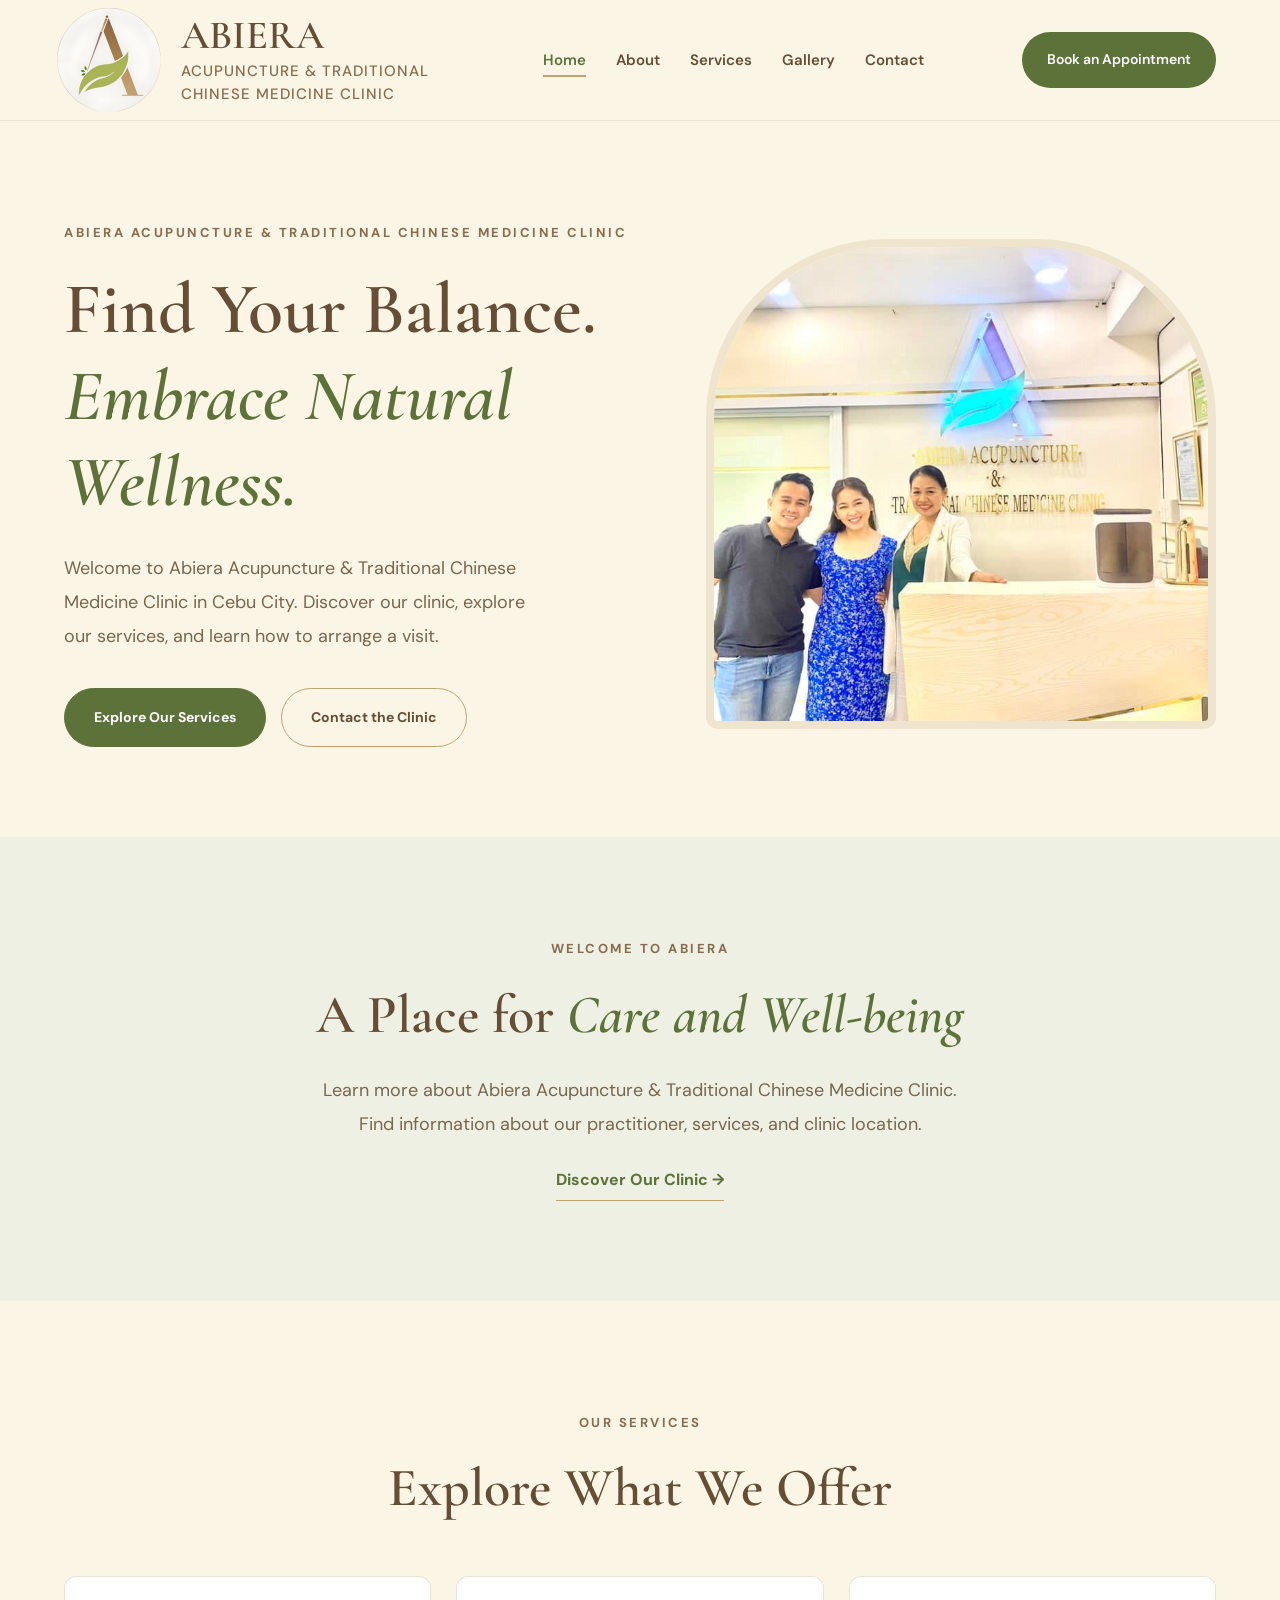
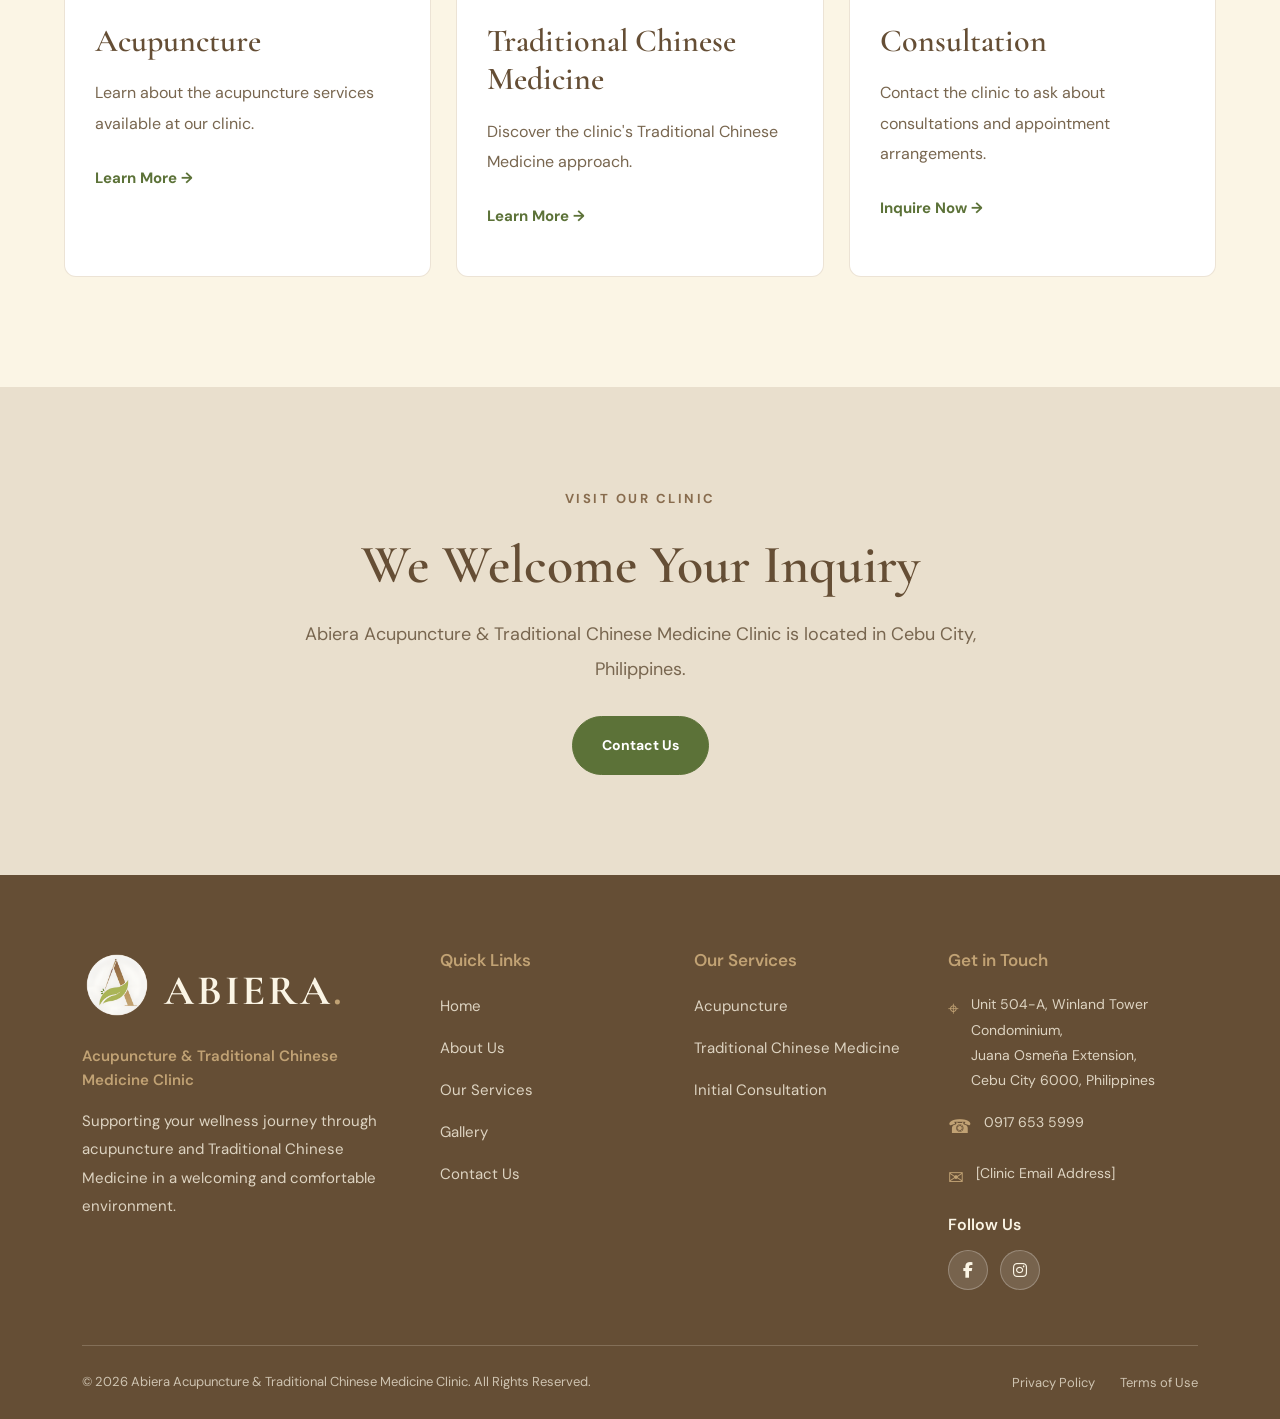
==== index.html @ f7bd1479 "Initial commit" ====
<!DOCTYPE html>
<html lang="en">

<head>
    <meta charset="UTF-8">
    <meta name="viewport" content="width=device-width, initial-scale=1.0">

    <meta name="description" content="Welcome to Abiera Acupuncture & Traditional Chinese Medicine Clinic in Cebu City.">

    <link rel="icon" type="image/png" href="assets/images/logo.png">
    <title>Abiera Acupuncture & Traditional Chinese Medicine Clinic</title>

    <link rel="stylesheet"
      href="https://cdnjs.cloudflare.com/ajax/libs/font-awesome/6.7.2/css/all.min.css">

    <!-- Google Fonts -->
    <link rel="preconnect" href="https://fonts.googleapis.com">
    <link rel="preconnect" href="https://fonts.gstatic.com" crossorigin>

    <link href="https://fonts.googleapis.com/css2?family=Cormorant+Garamond:wght@500;600;700&family=DM+Sans:wght@400;500;600;700&display=swap" rel="stylesheet">

    <!-- CSS Files -->
    <link rel="stylesheet" href="css/style.css">
    <link rel="stylesheet" href="css/responsive.css">
    <link rel="stylesheet" href="css/animations.css">
</head>

<body>

    <!-- HEADER -->
    <header class="header">

        <div class="container">

            <!-- LOGO -->
            <a href="index.html" class="logo">

                <img src="assets/images/logo.png" alt="Abiera Clinic Logo">

                <div class="logo-text">
                    <h2>ABIERA</h2>
                    <p>ACUPUNCTURE & TRADITIONAL</p>
                    <p>CHINESE MEDICINE CLINIC</p>
                </div>

            </a>

            <!-- HAMBURGER MENU -->
            <button 
                class="menu-toggle"
                id="menuToggle"
                type="button"
                aria-label="Open navigation menu"
                aria-expanded="false"
                aria-controls="primary-navigation"
            >
                <span></span>
                <span></span>
                <span></span>
            </button>

            <!-- NAVIGATION -->
            <nav class="navigation" id="primary-navigation">
                <ul>
                    <li><a href="index.html" class="active">Home</a></li>
                    <li><a href="about.html">About</a></li>
                    <li><a href="services.html">Services</a></li>
                    <li><a href="gallery.html">Gallery</a></li>
                    <li><a href="contact.html">Contact</a></li>
                </ul>
            </nav>

            <!-- APPOINTMENT BUTTON -->
            <a href="contact.html#appointment" class="nav-button">
                Book an Appointment
            </a>

        </div>

    </header>


    <!-- MAIN CONTENT -->
    <main>

        <!-- HERO SECTION -->
        <section class="hero">

            <div class="container hero-container">

                <!-- HERO TEXT -->
                <div class="hero-content">

                    <p class="eyebrow">
                        ABIERA ACUPUNCTURE & TRADITIONAL CHINESE MEDICINE CLINIC
                    </p>

                    <h1>
                        Find Your Balance.
                        <span>Embrace Natural Wellness.</span>
                    </h1>

                    <p class="hero-description">
                        Welcome to Abiera Acupuncture & Traditional Chinese
                        Medicine Clinic in Cebu City. Discover our clinic,
                        explore our services, and learn how to arrange a visit.
                    </p>

                    <div class="hero-buttons">

                        <a href="services.html" class="btn btn-primary">
                            Explore Our Services
                        </a>

                        <a href="contact.html#appointment" class="btn btn-secondary">
                            Contact the Clinic
                        </a>

                    </div>

                </div>


                <!-- HERO IMAGE -->
                <div class="hero-image">

                    <img src="assets/gallery/image 1.jpg"
                         alt="Welcoming wellness clinic interior">

                </div>

            </div>

        </section>


        <!-- INTRODUCTION SECTION -->
        <section class="introduction">

            <div class="container">

                <p class="eyebrow">WELCOME TO ABIERA</p>

                <h2>
                    A Place for
                    <span>Care and Well-being</span>
                </h2>

                <p>
                    Learn more about Abiera Acupuncture & Traditional
                    Chinese Medicine Clinic. Find information about
                    our practitioner, services, and clinic location.
                </p>

                <a href="about.html" class="text-link">
                    Discover Our Clinic →
                </a>

            </div>

        </section>


        <!-- SERVICES PREVIEW -->
        <section class="services-preview">

            <div class="container">

                <p class="eyebrow">OUR SERVICES</p>

                <h2>Explore What We Offer</h2>

                <div class="service-container">

                    <article class="service-card">
                        <h3>Acupuncture</h3>
                        <p>
                            Learn about the acupuncture services
                            available at our clinic.
                        </p>
                        <a href="services.html">Learn More →</a>
                    </article>

                    <article class="service-card">
                        <h3>Traditional Chinese Medicine</h3>
                        <p>
                            Discover the clinic's Traditional Chinese
                            Medicine approach.
                        </p>
                        <a href="services.html">Learn More →</a>
                    </article>

                    <article class="service-card">
                        <h3>Consultation</h3>
                        <p>
                            Contact the clinic to ask about consultations
                            and appointment arrangements.
                        </p>
                        <a href="contact.html#appointment">Inquire Now →</a>
                    </article>

                </div>

            </div>

        </section>


        <!-- CONTACT / LOCATION PREVIEW -->
        <section class="location-preview">

            <div class="container">

                <p class="eyebrow">VISIT OUR CLINIC</p>

                <h2>We Welcome Your Inquiry</h2>

                <p>
                    Abiera Acupuncture & Traditional Chinese Medicine
                    Clinic is located in Cebu City, Philippines.
                </p>

                <a href="contact.html" class="btn btn-primary">
                    Contact Us
                </a>

            </div>

        </section>

    </main>


    <!-- FOOTER -->
    <footer class="site-footer">

        <div class="container">

            <div class="footer-container">

                <!-- COLUMN 1: CLINIC INFORMATION -->
                <div class="footer-brand">

                    <div class="footer-brand-heading">

                        <a href="index.html" class="footer-logo">
                            <img src="assets/images/logo.png" alt="Abiera Clinic Logo">
                        </a>

                        <a href="index.html" class="footer-logo-text">
                            ABIERA<span>.</span>
                        </a>

                    </div>

                    <h3>Acupuncture & Traditional Chinese Medicine Clinic</h3>

                    <p>
                        Supporting your wellness journey through acupuncture
                        and Traditional Chinese Medicine in a welcoming
                        and comfortable environment.
                    </p>

                </div>


                <!-- COLUMN 2: QUICK LINKS -->
                <div class="footer-column">

                    <h3>Quick Links</h3>

                    <ul>
                        <li><a href="index.html">Home</a></li>
                        <li><a href="about.html">About Us</a></li>
                        <li><a href="services.html">Our Services</a></li>
                        <li><a href="gallery.html">Gallery</a></li>
                        <li><a href="contact.html">Contact Us</a></li>
                    </ul>

                </div>


                <!-- COLUMN 3: OUR SERVICES -->
                <div class="footer-column">

                    <h3>Our Services</h3>

                    <ul>
                        <li><a href="services.html">Acupuncture</a></li>
                        <li><a href="services.html">Traditional Chinese Medicine</a></li>
                        <li><a href="services.html">Initial Consultation</a></li>
                    </ul>

                </div>


                <!-- COLUMN 4: CONTACT INFORMATION -->
                <div class="footer-column footer-contact">

                    <h3>Get in Touch</h3>

                    <div class="footer-contact-item">

                        <span class="footer-contact-icon">⌖</span>

                        <p>
                            Unit 504-A, Winland Tower Condominium,<br> 
                            Juana Osmeña Extension,<br> 
                            Cebu City 6000, Philippines
                        </p>

                    </div>


                    <div class="footer-contact-item">

                        <span class="footer-contact-icon">☎</span>

                        <p>0917 653 5999</p>

                    </div>


                    <div class="footer-contact-item">

                        <span class="footer-contact-icon">✉</span>

                        <p>[Clinic Email Address]</p>

                    </div>


                    <div class="footer-social">
                        <h3>Follow Us</h3>

                        <div class="social-icons">
                            <a href="https://www.facebook.com/abieraacupuncture"
                            target="_blank"
                            rel="noopener noreferrer"
                            aria-label="Facebook">
                                <i class="fa-brands fa-facebook-f"></i>
                            </a>

                            <a href="YOUR_INSTAGRAM_URL"
                            target="_blank"
                            rel="noopener noreferrer"
                            aria-label="Instagram">
                                <i class="fa-brands fa-instagram"></i>
                            </a>
                        </div>
                    </div>

                </div>

            </div>


            <!-- FOOTER BOTTOM -->
            <div class="footer-bottom">

                <p class="copyright">
                    &copy; <span class="current-year"></span>
                    Abiera Acupuncture & Traditional Chinese Medicine Clinic.
                    All Rights Reserved.
                </p>

                <div class="footer-legal">

                    <a href="privacy-policy.html">Privacy Policy</a>

                    <a href="terms.html">Terms of Use</a>

                </div>

            </div>

        </div>

    </footer>

    <!-- JAVASCRIPT -->
    <script src="js/main.js"></script>
    <script src="js/navigation.js"></script>

</body>
</html>
---- css/style.css ----
/* =========================================
   ABIERA ACUPUNCTURE & TCM CLINIC
   MAIN STYLESHEET
========================================= */


/* =========================================
   1. ROOT VARIABLES
========================================= */

:root {
    --gold: #C1A274;
    --brown-gold: #886C4E;
    --sage: #9DB668;
    --olive: #5C7238;
    --bronze: #654E35;
    --cream: #FBF5E5;
    --white: #FFFFFF;
    --light-sage: #EDF0E3;
    --light-brown: #E9DFCD;

    --heading-font: 'Cormorant Garamond', serif;
    --body-font: 'DM Sans', sans-serif;

    --container-width: 1200px;
}


/* =========================================
   2. RESET AND GENERAL STYLES
========================================= */

* {
    margin: 0;
    padding: 0;
    box-sizing: border-box;
}

html {
    scroll-behavior: smooth;
}

body {
    font-family: var(--body-font);
    background-color: var(--cream);
    color: var(--bronze);
    line-height: 1.7;
}

a {
    text-decoration: none;
    color: inherit;
}

img {
    display: block;
    max-width: 100%;
}

ul {
    list-style: none;
}

.container {
    width: 90%;
    max-width: var(--container-width);
    margin: 0 auto;
}

section {
    overflow: hidden;
}

h1,
h2,
h3 {
    font-family: var(--heading-font);
    font-weight: 600;
    line-height: 1.15;
}

h1 {
    font-size: 68px;
}

h2 {
    font-size: 48px;
}

h3 {
    font-size: 27px;
}

h1 span,
h2 span,
h1 em,
h2 em {
    color: var(--olive);
    font-style: italic;
}

p {
    font-size: 15px;
}


/* =========================================
   3. HEADER
========================================= */

.header {
    width: 100%;
    background-color: var(--cream);
    border-bottom: 1px solid rgba(101, 78, 53, 0.12);
    position: relative;
    z-index: 100;
}

.header .container {
    min-height: 90px;
    display: flex;
    align-items: center;
    justify-content: space-between;
    gap: 30px;
}

/* =========================================
   HEADER BRANDING
========================================= */

.logo {
    display: flex;
    align-items: center;
    gap: 12px;
    text-decoration: none;
    transform: translateX(-15px);
}

.logo img {
    width: 120px;
    height: 120px;
    object-fit: contain;
}

.logo-text {
    display: flex;
    flex-direction: column;
    gap: 2px;
}

.logo-text h2 {
    font-family: 'Cormorant Garamond', serif;
    font-size: 40px;
    font-weight: 600;
    color: var(--bronze);
    line-height: 1;
    margin: 0 0 4px;
}

.logo-text p {
    font-family: 'DM Sans', sans-serif;
    font-size: 15px;
    font-weight: 500;
    letter-spacing: 1px;
    color: var(--brown-gold);
    line-height: 1.4;
    margin: 0;
}

/* NAVIGATION */

.navigation ul {
    display: flex;
    align-items: center;
    gap: 30px;
}

.navigation a {
    font-size: 13px;
    font-weight: 600;
    color: var(--bronze);
    position: relative;
    transition: color 0.3s ease;
}

.navigation a:hover,
.navigation a.active {
    color: var(--olive);
}

.navigation a::after {
    content: "";
    position: absolute;
    width: 0;
    height: 2px;
    background-color: var(--gold);
    left: 0;
    bottom: -7px;
    transition: width 0.3s ease;
}

.navigation a:hover::after,
.navigation a.active::after {
    width: 100%;
}


/* HEADER APPOINTMENT BUTTON */

.nav-button {
    background-color: var(--olive);
    color: var(--white);
    padding: 13px 23px;
    border-radius: 30px;
    font-size: 12px;
    font-weight: 600;
    transition: all 0.3s ease;
    white-space: nowrap;
}

.nav-button:hover {
    background-color: var(--brown-gold);
    transform: translateY(-2px);
}


/* =========================================
   4. HERO SECTION
========================================= */

.hero {
    padding: 100px 0 90px;
    background-color: var(--cream);
}

.hero-container {
    display: grid;
    grid-template-columns: 1fr 0.9fr;
    align-items: center;
    gap: 75px;
}


/* HERO TEXT */

.hero-content {
    max-width: 590px;
}

.eyebrow {
    color: var(--brown-gold);
    font-size: 11px;
    font-weight: 700;
    letter-spacing: 3px;
    text-transform: uppercase;
    margin-bottom: 22px;
}

.hero-content h1 {
    margin-bottom: 25px;
}

.hero-description {
    max-width: 490px;
    color: #78664F;
    font-size: 15px;
    line-height: 1.9;
    margin-bottom: 35px;
}


/* HERO BUTTONS */

.hero-buttons {
    display: flex;
    align-items: center;
    flex-wrap: wrap;
    gap: 15px;
}

.btn {
    display: inline-flex;
    align-items: center;
    justify-content: center;
    padding: 15px 27px;
    border-radius: 30px;
    font-size: 12px;
    font-weight: 700;
    transition: all 0.3s ease;
}

.btn-primary {
    background-color: var(--olive);
    color: var(--white);
    border: 1px solid var(--olive);
}

.btn-primary:hover {
    background-color: var(--brown-gold);
    border-color: var(--brown-gold);
    transform: translateY(-3px);
}

.btn-secondary {
    background-color: transparent;
    color: var(--bronze);
    border: 1px solid var(--gold);
}

.btn-secondary:hover {
    background-color: var(--gold);
    color: var(--white);
    transform: translateY(-3px);
}


/* HERO IMAGE */

.hero-image {
    width: 100%;
    height: 490px;
    overflow: hidden;
    border-radius: 180px 180px 12px 12px;
    border: 8px solid rgba(193, 162, 116, 0.2);
}

.hero-image img {
    width: 100%;
    height: 100%;
    object-fit: cover;
    transition: transform 0.6s ease;
}

.hero-image:hover img {
    transform: scale(1.04);
}


/* =========================================
   5. INTRODUCTION SECTION
========================================= */

.introduction {
    background-color: var(--light-sage);
    padding: 100px 0;
    text-align: center;
}

.introduction .container {
    max-width: 800px;
}

.introduction h2 {
    margin-bottom: 25px;
}

.introduction p:not(.eyebrow) {
    max-width: 650px;
    margin: 0 auto 25px;
    color: #78664F;
    line-height: 1.9;
}

.text-link {
    display: inline-block;
    color: var(--olive);
    font-size: 13px;
    font-weight: 700;
    border-bottom: 1px solid var(--gold);
    padding-bottom: 5px;
    transition: all 0.3s ease;
}

.text-link:hover {
    color: var(--brown-gold);
    border-color: var(--brown-gold);
}


/* =========================================
   6. SERVICES PREVIEW
========================================= */

.services-preview {
    padding: 110px 0;
    background-color: var(--cream);
    text-align: center;
}

.services-preview h2 {
    margin-bottom: 55px;
}

.service-container {
    display: grid;
    grid-template-columns: repeat(3, 1fr);
    gap: 25px;
}


/* SERVICE CARDS */

.service-card {
    background-color: var(--white);
    border: 1px solid rgba(193, 162, 116, 0.3);
    border-radius: 12px;
    padding: 45px 30px;
    text-align: left;
    transition: all 0.3s ease;
}

.service-card:hover {
    transform: translateY(-8px);
    box-shadow: 0 15px 35px rgba(101, 78, 53, 0.08);
    border-color: var(--sage);
}

.service-card h3 {
    color: var(--bronze);
    margin-bottom: 18px;
}

.service-card p {
    color: #78664F;
    font-size: 14px;
    line-height: 1.9;
    margin-bottom: 25px;
}

.service-card a {
    color: var(--olive);
    font-size: 12px;
    font-weight: 700;
    transition: color 0.3s ease;
}

.service-card a:hover {
    color: var(--brown-gold);
}


/* =========================================
   7. LOCATION PREVIEW
========================================= */

.location-preview {
    padding: 100px 0;
    background-color: var(--light-brown);
    text-align: center;
}

.location-preview .container {
    max-width: 750px;
}

.location-preview h2 {
    margin-bottom: 20px;
}

.location-preview p:not(.eyebrow) {
    color: #78664F;
    margin-bottom: 30px;
    line-height: 1.9;
}



/* =========================================
   WEBSITE FOOTER
========================================= */

.site-footer {
    background: var(--bronze);
    color: var(--cream);
    padding: 75px 20px 0;
}


/* FOOTER CONTAINER */

.footer-container {
    display: grid;
    grid-template-columns: 1.5fr 1fr 1fr 1.2fr;
    gap: 45px;
    padding-bottom: 55px;
}


/* CLINIC BRAND */

.footer-brand {
    max-width: 300px;
}

/* FOOTER LOGO AND BRAND NAME */

.footer-brand-heading {
    display: flex;
    align-items: center;
    gap: 12px;
    margin-bottom: 12px;
}

.footer-logo {
    display: flex;
    align-items: center;
    justify-content: center;
    flex-shrink: 0;
}

.footer-logo img {
    display: block;
    width: 70px;
    height: 70px;
    object-fit: contain;
}

.footer-logo-text {
    color: var(--cream);
    font-family: "Cormorant Garamond", serif;
    font-size: 42px;
    font-weight: 700;
    letter-spacing: 3px;
    line-height: 1;
    text-decoration: none;
}

.footer-logo-text span {
    color: var(--gold);
}

.footer-logo {
    display: inline-block;
    margin-bottom: 12px;
    color: var(--cream);
    font-family: "Cormorant Garamond", serif;
    font-size: 42px;
    font-weight: 700;
    letter-spacing: 3px;
    text-decoration: none;
}

.footer-logo span {
    color: var(--gold);
}

.footer-brand h3 {
    margin-bottom: 15px;
    color: var(--gold);
    font-family: "DM Sans", sans-serif;
    font-size: 15px;
    font-weight: 600;
    line-height: 1.6;
}

.footer-brand p {
    color: rgba(251, 245, 229, 0.8);
    font-size: 15px;
    line-height: 1.9;
}


/* FOOTER COLUMNS */

.footer-column h3 {
    margin-bottom: 22px;
    color: var(--gold);
    font-family: "DM Sans", sans-serif;
    font-size: 17px;
    font-weight: 600;
}

.footer-column ul {
    display: flex;
    flex-direction: column;
    gap: 13px;
    list-style: none;
    padding: 0;
    margin: 0;
}

.footer-column ul li a {
    color: rgba(251, 245, 229, 0.8);
    font-size: 15px;
    text-decoration: none;
    transition: color 0.3s ease, padding-left 0.3s ease;
}

.footer-column ul li a:hover {
    color: var(--gold);
    padding-left: 5px;
}


/* FOOTER CONTACT */

.footer-contact-item {
    display: flex;
    align-items: flex-start;
    gap: 12px;
    margin-bottom: 17px;
}

.footer-contact-icon {
    flex-shrink: 0;
    color: var(--gold);
    font-size: 19px;
}

.footer-contact-item p {
    color: rgba(251, 245, 229, 0.8);
    font-size: 14px;
    line-height: 1.8;
    overflow-wrap: anywhere;
}

.footer-social {
    margin-top: 22px;
}

.footer-social a {
    display: inline-block;
    color: var(--gold);
    font-size: 15px;
    text-decoration: none;
    transition: color 0.3s ease;
}

.footer-social a:hover {
    color: var(--cream);
}


/* FOOTER BOTTOM */

.footer-bottom {
    display: flex;
    justify-content: space-between;
    align-items: center;
    flex-wrap: wrap;
    gap: 20px;
    padding: 25px 0;
    border-top: 1px solid rgba(251, 245, 229, 0.2);
}

.footer-bottom .copyright {
    color: rgba(251, 245, 229, 0.7);
    font-size: 13px;
    line-height: 1.7;
}

.footer-legal {
    display: flex;
    gap: 25px;
}

.footer-legal a {
    color: rgba(251, 245, 229, 0.7);
    font-size: 13px;
    text-decoration: none;
    transition: color 0.3s ease;
}

.footer-legal a:hover {
    color: var(--gold);
}



/* =========================================
   9. ACCESSIBILITY
========================================= */

a:focus-visible {
    outline: 3px solid var(--brown-gold);
    outline-offset: 4px;
}

button:focus-visible {
    outline: 3px solid var(--brown-gold);
    outline-offset: 4px;
}


/* =========================================
   1. GENERAL TYPOGRAPHY
========================================= */

body {
    font-family: var(--body-font);
    background-color: var(--cream);
    color: var(--bronze);
    line-height: 1.8;
}

h1,
h2,
h3 {
    font-family: var(--heading-font);
    font-weight: 600;
    line-height: 1.2;
}

h1 {
    font-size: 72px;
}

h2 {
    font-size: 54px;
}

h3 {
    font-size: 30px;
}

p {
    font-size: 17px;
}


/* =========================================
   2. NAVIGATION
========================================= */

.navigation a {
    font-size: 15px;
    font-weight: 600;
    color: var(--bronze);
    position: relative;
    transition: color 0.3s ease;
}

.nav-button {
    background-color: var(--olive);
    color: var(--white);
    padding: 15px 25px;
    border-radius: 30px;
    font-size: 14px;
    font-weight: 600;
    transition: all 0.3s ease;
    white-space: nowrap;
}


/* =========================================
   3. HERO SECTION
========================================= */

.eyebrow {
    color: var(--brown-gold);
    font-size: 13px;
    font-weight: 700;
    letter-spacing: 2.5px;
    text-transform: uppercase;
    margin-bottom: 22px;
}

.hero-description {
    max-width: 490px;
    color: #78664F;
    font-size: 18px;
    line-height: 1.9;
    margin-bottom: 35px;
}

.btn {
    display: inline-flex;
    align-items: center;
    justify-content: center;
    padding: 16px 29px;
    border-radius: 30px;
    font-size: 14px;
    font-weight: 700;
    transition: all 0.3s ease;
}


/* =========================================
   4. INTRODUCTION SECTION
========================================= */

.introduction p:not(.eyebrow) {
    max-width: 650px;
    margin: 0 auto 25px;
    color: #78664F;
    font-size: 18px;
    line-height: 1.9;
}

.text-link {
    display: inline-block;
    color: var(--olive);
    font-size: 16px;
    font-weight: 700;
    border-bottom: 1px solid var(--gold);
    padding-bottom: 5px;
    transition: all 0.3s ease;
}


/* =========================================
   5. SERVICE CARDS
========================================= */

.service-card h3 {
    color: var(--bronze);
    margin-bottom: 18px;
    font-size: 32px;
}

.service-card p {
    color: #78664F;
    font-size: 16px;
    line-height: 1.9;
    margin-bottom: 25px;
}

.service-card a {
    color: var(--olive);
    font-size: 15px;
    font-weight: 700;
    transition: color 0.3s ease;
}


/* =========================================
   6. LOCATION SECTION
========================================= */

.location-preview p:not(.eyebrow) {
    color: #78664F;
    font-size: 18px;
    margin-bottom: 30px;
    line-height: 1.9;
}


/* =========================================
   7. FOOTER
========================================= */

.footer h2 {
    color: var(--gold);
    font-size: 44px;
    letter-spacing: 5px;
    margin-bottom: 8px;
}

.footer p {
    color: rgba(251, 245, 229, 0.85);
    font-size: 15px;
    margin-bottom: 12px;
}

.footer-links a {
    color: var(--cream);
    font-size: 15px;
    transition: color 0.3s ease;
}


/* =========================================
   ABOUT PAGE
========================================= */


/* PAGE BANNER */

.about-banner {
    background-color: var(--light-sage);
    padding: 100px 0 80px;
    text-align: center;
}

.about-banner .container {
    max-width: 850px;
}

.about-banner h1 {
    font-size: 68px;
    margin-bottom: 20px;
}

.about-banner > .container > p:not(.eyebrow) {
    max-width: 680px;
    margin: 0 auto;
    color: #78664F;
    font-size: 18px;
    line-height: 1.9;
}


/* BREADCRUMB */

.breadcrumb {
    display: flex;
    align-items: center;
    justify-content: center;
    gap: 12px;
    margin-top: 30px;
    font-size: 15px;
}

.breadcrumb a {
    color: var(--olive);
    font-weight: 600;
}

.breadcrumb span:last-child {
    color: var(--brown-gold);
}


/* ABOUT INTRODUCTION */

.about-intro {
    padding: 110px 0;
    background-color: var(--cream);
}

.about-intro-container {
    display: grid;
    grid-template-columns: 0.9fr 1fr;
    align-items: center;
    gap: 80px;
}

.about-image {
    height: 520px;
    overflow: hidden;
    border-radius: 180px 180px 12px 12px;
    border: 8px solid rgba(193, 162, 116, 0.2);
}

.about-image img {
    width: 100%;
    height: 100%;
    object-fit: cover;
}

.about-content h2 {
    margin-bottom: 25px;
}

.about-content p:not(.eyebrow) {
    color: #78664F;
    font-size: 17px;
    line-height: 1.9;
    margin-bottom: 18px;
}

.about-content .btn {
    margin-top: 15px;
}


/* PHILOSOPHY SECTION */

.clinic-philosophy {
    background-color: var(--light-sage);
    padding: 110px 0;
    text-align: center;
}

.philosophy-heading {
    max-width: 800px;
    margin: 0 auto 60px;
}

.philosophy-heading h2 {
    margin-bottom: 20px;
}

.philosophy-heading p:not(.eyebrow) {
    color: #78664F;
    font-size: 18px;
}

.philosophy-cards {
    display: grid;
    grid-template-columns: repeat(3, 1fr);
    gap: 25px;
}

.philosophy-card {
    background-color: var(--cream);
    padding: 45px 30px;
    border: 1px solid rgba(193, 162, 116, 0.3);
    border-radius: 12px;
    text-align: left;
    transition: all 0.3s ease;
}

.philosophy-card:hover {
    transform: translateY(-8px);
    box-shadow: 0 15px 35px rgba(101, 78, 53, 0.08);
}

.philosophy-icon {
    width: 55px;
    height: 55px;
    background-color: var(--light-brown);
    color: var(--brown-gold);
    display: flex;
    align-items: center;
    justify-content: center;
    border-radius: 50%;
    font-family: var(--heading-font);
    font-size: 23px;
    font-weight: 700;
    margin-bottom: 25px;
}

.philosophy-card h3 {
    margin-bottom: 18px;
}

.philosophy-card p {
    color: #78664F;
    font-size: 16px;
    line-height: 1.9;
}


/* PRACTITIONER SECTION */

.practitioner-section {
    padding: 110px 0;
    background-color: var(--cream);
}

.practitioner-container {
    display: grid;
    grid-template-columns: 0.85fr 1fr;
    align-items: center;
    gap: 80px;
}

.practitioner-image {
    height: 500px;
    overflow: hidden;
    border-radius: 12px 180px 12px 12px;
    border: 8px solid rgba(193, 162, 116, 0.2);
}

.practitioner-image img {
    width: 100%;
    height: 100%;
    object-fit: cover;
}

.practitioner-content h2 {
    margin-bottom: 25px;
}

.practitioner-content p:not(.eyebrow) {
    color: #78664F;
    font-size: 17px;
    line-height: 1.9;
    margin-bottom: 20px;
}


/* CLINIC ENVIRONMENT */

.clinic-environment {
    padding: 110px 0;
    background-color: var(--light-brown);
}

.environment-container {
    display: grid;
    grid-template-columns: 1fr 1fr;
    align-items: center;
    gap: 80px;
}

.environment-content h2 {
    margin-bottom: 25px;
}

.environment-content p:not(.eyebrow) {
    color: #78664F;
    font-size: 17px;
    line-height: 1.9;
    margin-bottom: 25px;
}

.environment-image {
    height: 430px;
    overflow: hidden;
    border-radius: 12px;
}

.environment-image img {
    width: 100%;
    height: 100%;
    object-fit: cover;
    transition: transform 0.5s ease;
}

.environment-image:hover img {
    transform: scale(1.04);
}


/* ABOUT CALL TO ACTION */

.about-cta {
    background-color: var(--light-sage);
    padding: 100px 0;
    text-align: center;
}

.about-cta .container {
    max-width: 800px;
}

.about-cta h2 {
    margin-bottom: 25px;
}

.about-cta p:not(.eyebrow) {
    color: #78664F;
    font-size: 18px;
    line-height: 1.9;
    margin-bottom: 30px;
}


/* =========================================
   SERVICES PAGE
========================================= */


/* SERVICES BANNER */

.services-banner {
    background-color: var(--light-sage);
    padding: 100px 0 80px;
    text-align: center;
}

.services-banner .container {
    max-width: 850px;
}

.services-banner h1 {
    font-size: 68px;
    margin-bottom: 20px;
}

.services-banner > .container > p:not(.eyebrow) {
    max-width: 700px;
    margin: 0 auto;
    color: #78664F;
    font-size: 18px;
    line-height: 1.9;
}


/* SERVICES INTRODUCTION */

.services-intro {
    padding: 100px 0 70px;
    background-color: var(--cream);
    text-align: center;
}

.services-intro .container {
    max-width: 850px;
}

.services-intro h2 {
    margin-bottom: 25px;
}

.services-intro p:not(.eyebrow) {
    color: #78664F;
    font-size: 18px;
    line-height: 1.9;
}


/* MAIN SERVICES */

.main-services {
    padding: 40px 0 110px;
    background-color: var(--cream);
}

.services-grid {
    display: grid;
    grid-template-columns: repeat(2, 1fr);
    gap: 35px;
}

.service-item {
    background-color: var(--white);
    border: 1px solid rgba(193, 162, 116, 0.3);
    border-radius: 14px;
    overflow: hidden;
    transition: all 0.3s ease;
}

.service-item:hover {
    transform: translateY(-7px);
    box-shadow: 0 15px 35px rgba(101, 78, 53, 0.09);
    border-color: var(--sage);
}

.service-image {
    width: 100%;
    height: 300px;
    overflow: hidden;
}

.service-image img {
    width: 100%;
    height: 100%;
    object-fit: cover;
    transition: transform 0.5s ease;
}

.service-item:hover .service-image img {
    transform: scale(1.05);
}


/* SERVICE DETAILS */

.service-details {
    padding: 35px;
}

.service-number {
    display: inline-block;
    color: var(--brown-gold);
    font-family: var(--heading-font);
    font-size: 22px;
    font-weight: 700;
    margin-bottom: 12px;
}

.service-details h3 {
    color: var(--bronze);
    font-size: 34px;
    margin-bottom: 18px;
}

.service-details p {
    color: #78664F;
    font-size: 16px;
    line-height: 1.9;
    margin-bottom: 25px;
}

.service-link {
    display: inline-block;
    color: var(--olive);
    font-size: 15px;
    font-weight: 700;
    transition: color 0.3s ease;
}

.service-link:hover {
    color: var(--brown-gold);
}


/* BEFORE YOUR VISIT */

.before-visit {
    background-color: var(--light-sage);
    padding: 110px 0;
}

.before-visit-container {
    display: grid;
    grid-template-columns: 1fr 1fr;
    align-items: center;
    gap: 80px;
}

.before-visit-content h2 {
    margin-bottom: 25px;
}

.before-visit-content p:not(.eyebrow) {
    color: #78664F;
    font-size: 17px;
    line-height: 1.9;
    margin-bottom: 30px;
}


/* VISIT STEPS */

.visit-list {
    display: flex;
    flex-direction: column;
    gap: 30px;
}

.visit-item {
    display: flex;
    align-items: flex-start;
    gap: 22px;
    padding-bottom: 25px;
    border-bottom: 1px solid rgba(101, 78, 53, 0.15);
}

.visit-item > span {
    flex-shrink: 0;
    width: 50px;
    height: 50px;
    display: flex;
    align-items: center;
    justify-content: center;
    background-color: var(--cream);
    color: var(--brown-gold);
    border-radius: 50%;
    font-family: var(--heading-font);
    font-size: 22px;
    font-weight: 700;
}

.visit-item h3 {
    font-size: 27px;
    margin-bottom: 10px;
}

.visit-item p {
    color: #78664F;
    font-size: 15px;
    line-height: 1.8;
}


/* SERVICE NOTE */

.service-note {
    padding: 65px 0;
    background-color: var(--light-brown);
    text-align: center;
}

.service-note .container {
    max-width: 850px;
}

.service-note h2 {
    font-size: 38px;
    margin-bottom: 20px;
}

.service-note p {
    color: #78664F;
    font-size: 15px;
    line-height: 1.9;
    margin-bottom: 15px;
}


/* SERVICES CALL TO ACTION */

.services-cta {
    background-color: var(--cream);
    padding: 100px 0;
    text-align: center;
}

.services-cta .container {
    max-width: 800px;
}

.services-cta h2 {
    margin-bottom: 25px;
}

.services-cta p:not(.eyebrow) {
    color: #78664F;
    font-size: 18px;
    line-height: 1.9;
    margin-bottom: 30px;
}



/* =========================================
   GALLERY PAGE
========================================= */

/* PAGE BANNER */

.gallery-banner {
    text-align: center;
    padding: 100px 20px 85px;
}

.gallery-banner .container {
    max-width: 850px;
    margin: 0 auto;
}



/* GALLERY SECTION */

.gallery-section {
    background: var(--light-sage);
    padding: 85px 20px 90px;
}


/* GALLERY HEADER */

.gallery-intro {
    max-width: 780px;
    margin: 0 auto 45px;
    text-align: center;
}

.gallery-intro .eyebrow {
    display: inline-block;
    margin-bottom: 15px;
}

.gallery-intro h2 {
    max-width: 720px;
    margin: 0 auto 20px;
}

.gallery-intro p {
    max-width: 680px;
    margin: 0 auto;
    line-height: 1.8;
    color: var(--bronze);
}

/* GALLERY FILTERS */

.gallery-filters {
    display: flex;
    justify-content: center;
    align-items: center;
    flex-wrap: wrap;
    gap: 12px;
    margin: 0 auto 40px;
}

.gallery-filter {
    padding: 12px 24px;
    border: 1px solid var(--gold);
    border-radius: 30px;
    background: transparent;
    color: var(--bronze);
    font-family: inherit;
    font-size: 15px;
    cursor: pointer;
    transition: all 0.3s ease;
}

.gallery-filter:hover,
.gallery-filter.active {
    background: var(--olive);
    border-color: var(--olive);
    color: var(--white);
}


/* GALLERY GRID */

.gallery-grid {
    display: grid;
    grid-template-columns: repeat(3, minmax(0, 1fr));
    gap: 25px;
    max-width: 1200px;
    margin: 0 auto;
}

.gallery-item {
    position: relative;
    height: 300px;
    overflow: hidden;
    border-radius: 12px;
    background: var(--light-brown);
    cursor: pointer;
}

.gallery-item img {
    display: block;
    width: 100%;
    height: 100%;
    object-fit: cover;
    transition: transform 0.5s ease;
}

.gallery-item:hover img {
    transform: scale(1.06);
}


/* GALLERY OVERLAY */

.gallery-overlay {
    position: absolute;
    inset: 0;
    display: flex;
    align-items: flex-end;
    padding: 22px;
    background: linear-gradient(
        to top,
        rgba(40, 35, 25, 0.75),
        transparent 65%
    );
    opacity: 0;
    transition: opacity 0.3s ease;
}

.gallery-item:hover .gallery-overlay {
    opacity: 1;
}

.gallery-overlay span {
    color: var(--white);
    font-size: 17px;
    font-weight: 600;
}


/* GALLERY LIGHTBOX */

.gallery-lightbox {
    position: fixed;
    inset: 0;
    z-index: 2000;
    display: none;
    align-items: center;
    justify-content: center;
    padding: 50px 90px;
    background: rgba(20, 20, 15, 0.94);
}

.gallery-lightbox.active {
    display: flex;
}

.lightbox-content {
    width: 100%;
    max-width: 950px;
    text-align: center;
}

.lightbox-content img {
    display: block;
    max-width: 100%;
    max-height: 75vh;
    margin: 0 auto;
    object-fit: contain;
    border-radius: 8px;
}

.lightbox-content p {
    margin: 18px 0 0;
    color: var(--white);
    font-size: 17px;
}

.lightbox-close,
.lightbox-prev,
.lightbox-next {
    position: absolute;
    display: flex;
    align-items: center;
    justify-content: center;
    border: none;
    background: transparent;
    color: var(--white);
    cursor: pointer;
    transition: color 0.3s ease;
}

.lightbox-close:hover,
.lightbox-prev:hover,
.lightbox-next:hover {
    color: var(--gold);
}

.lightbox-close {
    top: 25px;
    right: 35px;
    font-size: 45px;
}

.lightbox-prev,
.lightbox-next {
    top: 50%;
    transform: translateY(-50%);
    font-size: 35px;
}

.lightbox-prev {
    left: 30px;
}

.lightbox-next {
    right: 30px;
}


/* GALLERY CALL TO ACTION */

.gallery-cta {
    text-align: center;
    padding: 85px 20px;
}

.gallery-cta .container {
    max-width: 750px;
    margin: 0 auto;
}

.gallery-cta .eyebrow {
    display: inline-block;
    margin-bottom: 12px;
}

.gallery-cta h2 {
    margin: 0 auto 18px;
}

.gallery-cta p {
    max-width: 650px;
    margin: 0 auto 30px;
    line-height: 1.8;
    color: var(--bronze);
}


/* =========================================
   CONTACT PAGE
========================================= */


/* CONTACT BANNER */

.contact-banner {
    text-align: center;
    padding: 100px 20px 85px;
}

.contact-banner .container {
    max-width: 850px;
    margin: 0 auto;
}


/* CONTACT SECTION */

.contact-section {
    padding: 85px 20px 100px;
    background: var(--cream);
}

.contact-intro {
    max-width: 780px;
    margin: 0 auto 60px;
    text-align: center;
}

.contact-intro .eyebrow {
    display: inline-block;
    margin-bottom: 15px;
}

.contact-intro h2 {
    margin: 0 0 20px;
}

.contact-intro p {
    max-width: 680px;
    margin: 0 auto;
    color: var(--bronze);
    line-height: 1.8;
}


/* CONTACT LAYOUT */

.contact-layout {
    display: grid;
    grid-template-columns: 0.85fr 1.15fr;
    gap: 60px;
    max-width: 1150px;
    margin: 0 auto;
    align-items: start;
}


/* CONTACT INFORMATION */

.contact-info {
    padding: 40px;
    background: var(--light-sage);
    border-radius: 12px;
}

.contact-info-heading {
    margin-bottom: 35px;
}

.contact-info-heading h3 {
    margin-bottom: 12px;
}

.contact-info-heading p {
    color: var(--bronze);
    line-height: 1.7;
}


.contact-info-item {
    display: flex;
    align-items: flex-start;
    gap: 18px;
    margin-bottom: 28px;
}

.contact-icon {
    flex-shrink: 0;
    width: 45px;
    height: 45px;
    display: flex;
    align-items: center;
    justify-content: center;
    border-radius: 50%;
    background: var(--olive);
    color: var(--white);
    font-size: 22px;
}

.contact-info-item h4 {
    margin-bottom: 7px;
    color: var(--bronze);
    font-size: 18px;
}

.contact-info-item p {
    color: var(--bronze);
    font-size: 15px;
    line-height: 1.8;
    overflow-wrap: anywhere;
}


/* SOCIAL MEDIA SECTION */

.contact-social {
    margin-top: 35px;
    padding-top: 35px;
    border-top: 1px solid #D8D3C5;
}

.contact-social h4 {
    font-family: 'DM Sans', sans-serif;
    font-size: 23px;
    font-weight: 700;
    color: var(--bronze);
    margin-bottom: 22px;
}

.social-links {
    display: flex;
    align-items: center;
    gap: 25px;
    flex-wrap: wrap;
}

.social-link {
    display: inline-flex;
    align-items: center;
    gap: 12px;
    text-decoration: none;
    color: var(--olive);
    font-size: 16px;
    font-weight: 500;
    transition: 0.3s ease;
}

.social-icon {
    width: 55px;
    height: 55px;
    border-radius: 50%;
    background-color: var(--olive);
    display: flex;
    align-items: center;
    justify-content: center;
    color: var(--white);
    font-size: 21px;
    transition: 0.3s ease;
}

.social-link:hover {
    color: var(--brown-gold);
}

.social-link:hover .social-icon {
    background-color: var(--brown-gold);
    transform: translateY(-3px);
}


/* CONTACT FORM CONTAINER */

.contact-form-container {
    padding: 40px;
    background: var(--white);
    border: 1px solid rgba(193, 162, 116, 0.25);
    border-radius: 12px;
    box-shadow: 0 10px 35px rgba(101, 78, 53, 0.06);
}

.contact-form-heading {
    margin-bottom: 30px;
}

.contact-form-heading .eyebrow {
    display: inline-block;
    margin-bottom: 12px;
}

.contact-form-heading h3 {
    margin-bottom: 12px;
}

.contact-form-heading p {
    color: var(--bronze);
    line-height: 1.7;
}


/* FORM FIELDS */

.contact-form {
    display: flex;
    flex-direction: column;
    gap: 22px;
}

.form-row {
    display: grid;
    grid-template-columns: repeat(2, minmax(0, 1fr));
    gap: 20px;
}

.form-group {
    display: flex;
    flex-direction: column;
    gap: 9px;
}

.form-group label {
    color: var(--bronze);
    font-size: 15px;
    font-weight: 600;
}

.form-group input,
.form-group select,
.form-group textarea {
    width: 100%;
    padding: 14px 16px;
    border: 1px solid #D8CCB8;
    border-radius: 7px;
    outline: none;
    background: var(--cream);
    color: var(--bronze);
    font-family: inherit;
    font-size: 15px;
    transition: border-color 0.3s ease, box-shadow 0.3s ease;
}

.form-group input,
.form-group select {
    min-height: 50px;
}

.form-group textarea {
    min-height: 140px;
    resize: vertical;
}

.form-group input::placeholder,
.form-group textarea::placeholder {
    color: #A99B86;
}

.form-group input:focus,
.form-group select:focus,
.form-group textarea:focus {
    border-color: var(--olive);
    box-shadow: 0 0 0 3px rgba(92, 114, 56, 0.12);
}

.contact-submit {
    align-self: flex-start;
    border: none;
    cursor: pointer;
}

.form-note {
    margin-top: -10px;
    color: var(--bronze);
    font-size: 13px;
    line-height: 1.6;
}

.form-message {
    display: none;
    padding: 12px 15px;
    border-radius: 7px;
    font-size: 14px;
    line-height: 1.6;
}

.form-message.show {
    display: block;
}


/* MAP SECTION */

.contact-map-section {
    padding: 85px 20px;
    background: var(--light-sage);
}

.map-heading {
    max-width: 750px;
    margin: 0 auto 35px;
    text-align: center;
}

.map-heading .eyebrow {
    display: inline-block;
    margin-bottom: 12px;
}

.map-heading h2 {
    margin-bottom: 18px;
}

.map-heading p {
    color: var(--bronze);
    line-height: 1.8;
}

/* GOOGLE MAPS */

.map-container {
    width: 100%;
    height: 450px;
    overflow: hidden;
    border-radius: 12px;
    border: 1px solid var(--light-brown);
}

.map-container iframe {
    width: 100%;
    height: 100%;
    display: block;
    border: none;
}

.map-placeholder {
    width: 100%;
    height: 100%;
    display: flex;
    flex-direction: column;
    align-items: center;
    justify-content: center;
    text-align: center;
    padding: 30px;
    color: var(--bronze);
}

.map-icon {
    font-size: 45px;
    color: var(--olive);
    margin-bottom: 15px;
}

.map-placeholder h3 {
    margin-bottom: 10px;
}

.map-placeholder p {
    font-size: 15px;
}


/* CONTACT CTA */

.contact-cta {
    padding: 85px 20px;
    text-align: center;
}

.contact-cta .container {
    max-width: 750px;
    margin: 0 auto;
}

.contact-cta .eyebrow {
    display: inline-block;
    margin-bottom: 12px;
}

.contact-cta h2 {
    margin-bottom: 18px;
}

.contact-cta p {
    max-width: 650px;
    margin: 0 auto 30px;
    color: var(--bronze);
    line-height: 1.8;
}

.footer-social {
    margin-top: 20px;
}

.footer-social h3 {
    color: var(--cream);
    font-family: "DM Sans", sans-serif;
    font-size: 16px;
    margin-bottom: 15px;
}

.social-icons {
    display: flex;
    align-items: center;
    gap: 12px;
}

.social-icons a {
    width: 40px;
    height: 40px;
    display: flex;
    align-items: center;
    justify-content: center;

    background: rgba(255, 255, 255, 0.12);
    color: var(--cream);

    border: 1px solid rgba(255, 255, 255, 0.25);
    border-radius: 50%;

    font-size: 16px;
    text-decoration: none;

    transition: all 0.3s ease;
}

.social-icons a:hover {
    background: var(--gold);
    color: var(--bronze);
    transform: translateY(-4px);
}

/* =========================================
   HAMBURGER MENU
========================================= */

/* Hide hamburger button on desktop */
.menu-toggle {
    display: none;
    background: transparent;
    border: none;
    cursor: pointer;
    padding: 10px;
    flex-direction: column;
    justify-content: center;
    gap: 6px;
    z-index: 1001;
}

/* Hamburger lines */
.menu-toggle span {
    display: block;
    width: 27px;
    height: 2px;
    background-color: var(--bronze);
    border-radius: 5px;
    transition: all 0.3s ease;
}

/* Transform hamburger into X */
.menu-toggle.active span:nth-child(1) {
    transform: translateY(8px) rotate(45deg);
}

.menu-toggle.active span:nth-child(2) {
    opacity: 0;
}

.menu-toggle.active span:nth-child(3) {
    transform: translateY(-8px) rotate(-45deg);
}
---- css/responsive.css ----
/* =====================================================
   ABIERA ACUPUNCTURE & TCM CLINIC
   RESPONSIVE STYLESHEET

   Breakpoints:
   Desktop: 1025px and above
   Tablet:   768px - 1024px
   Mobile:   481px - 767px
   Small:    480px and below
===================================================== */


/* =====================================================
   1. GENERAL RESPONSIVE SETTINGS
===================================================== */

html {
    overflow-x: hidden;
}

body {
    overflow-x: hidden;
}

img {
    max-width: 100%;
    height: auto;
}

.container {
    width: 90%;
    max-width: 1200px;
}


/* =====================================================
   2. HAMBURGER BUTTON
===================================================== */

.menu-toggle {
    display: none;
    flex-direction: column;
    justify-content: center;
    align-items: center;
    gap: 6px;

    width: 44px;
    height: 44px;

    padding: 8px;
    border: none;
    border-radius: 8px;

    background: transparent;
    cursor: pointer;
    z-index: 1002;
}

.menu-toggle span {
    display: block;
    width: 27px;
    height: 2px;

    background-color: var(--bronze);
    border-radius: 5px;

    transition:
        transform 0.3s ease,
        opacity 0.3s ease,
        background-color 0.3s ease;
}

/* Transform hamburger into X */

.menu-toggle.active span:nth-child(1) {
    transform: translateY(8px) rotate(45deg);
}

.menu-toggle.active span:nth-child(2) {
    opacity: 0;
}

.menu-toggle.active span:nth-child(3) {
    transform: translateY(-8px) rotate(-45deg);
}


/* =====================================================
   3. TABLET AND SMALLER LAPTOPS
===================================================== */

@media (max-width: 1024px) {

    /* GENERAL */

    .container {
        width: 90%;
    }

    h1 {
        font-size: 60px;
    }

    h2 {
        font-size: 46px;
    }

    h3 {
        font-size: 27px;
    }


    /* HEADER AND HAMBURGER NAVIGATION */

    .header {
        position: relative;
        z-index: 1000;
        overflow: visible;
    }

    .header .container {
        display: grid;
        grid-template-columns: 1fr auto;
        grid-template-areas:
            "logo toggle"
            "navigation navigation"
            "appointment appointment";

        align-items: center;
        gap: 0;

        min-height: auto;
        padding: 14px 0;
    }

    .logo {
        grid-area: logo;
    }

    .logo img {
        width: 135px;
    }

    .menu-toggle {
        display: flex;
        grid-area: toggle;
        justify-self: end;
    }

    .navigation {
        display: none;
        grid-area: navigation;

        width: 100%;
        margin-top: 12px;
        padding: 22px 15px;

        background-color: var(--white);
        border: 1px solid rgba(193, 162, 116, 0.25);
        border-radius: 12px;

        box-shadow: 0 10px 25px rgba(101, 78, 53, 0.08);
    }

    .navigation.active {
        display: block;
        animation: menuFadeIn 0.25s ease;
    }

    .navigation ul {
        display: flex;
        flex-direction: column;
        align-items: stretch;
        gap: 0;
    }

    .navigation ul li {
        width: 100%;
        text-align: center;
    }

    .navigation ul li:not(:last-child) {
        border-bottom: 1px solid rgba(101, 78, 53, 0.10);
    }

    .navigation ul li a {
        display: block;
        padding: 13px 10px;
        font-size: 15px;
    }

    .navigation a::after {
        display: none;
    }

    .navigation a:hover,
    .navigation a.active {
        color: var(--olive);
        background-color: var(--light-sage);
        border-radius: 6px;
    }

    .nav-button {
        grid-area: appointment;
        justify-self: center;

        width: 100%;
        max-width: 260px;

        margin-top: 14px;
        padding: 12px 20px;

        text-align: center;
        font-size: 13px;
    }


    /* HOMEPAGE HERO */

    .hero {
        padding: 75px 0;
    }

    .hero-container {
        grid-template-columns: 1fr 0.9fr;
        gap: 40px;
    }

    .hero-content h1 {
        font-size: 55px;
    }

    .hero-description {
        font-size: 16px;
    }

    .hero-image {
        height: 420px;
    }

    .hero-buttons {
        gap: 12px;
    }

    .btn {
        padding: 14px 23px;
    }


    /* ABOUT PAGE */

    .about-intro-container,
    .practitioner-container,
    .environment-container {
        gap: 45px;
    }

    .about-image {
        height: 440px;
    }

    .practitioner-image {
        height: 430px;
    }

    .environment-image {
        height: 370px;
    }

    .philosophy-cards {
        gap: 18px;
    }

    .philosophy-card {
        padding: 35px 24px;
    }


    /* SERVICES PAGE */

    .services-grid {
        gap: 25px;
    }

    .service-details {
        padding: 28px;
    }

    .service-details h3 {
        font-size: 29px;
    }

    .before-visit-container {
        gap: 45px;
    }


    /* FOOTER */

    .footer-container {
        grid-template-columns: repeat(2, minmax(0, 1fr));
        gap: 40px;
    }

    .footer-brand {
        max-width: 100%;
    }

}


/* =====================================================
   4. TABLETS AND MOBILE LANDSCAPE
===================================================== */

@media (max-width: 800px) {

    /* TYPOGRAPHY */

    h1 {
        font-size: 52px;
    }

    h2 {
        font-size: 42px;
    }

    h3 {
        font-size: 26px;
    }


    /* HOMEPAGE */

    .hero {
        padding: 65px 0;
    }

    .hero-container {
        grid-template-columns: 1fr;
        gap: 40px;
    }

    .hero-content {
        max-width: 680px;
        text-align: center;
        margin: 0 auto;
    }

    .hero-content h1 {
        font-size: 55px;
    }

    .hero-description {
        max-width: 600px;
        margin: 0 auto 28px;
    }

    .hero-buttons {
        justify-content: center;
    }

    .hero-image {
        width: 100%;
        max-width: 550px;
        height: 400px;
        margin: 0 auto;
        border-radius: 150px 150px 12px 12px;
    }

    .introduction,
    .services-preview,
    .location-preview {
        padding: 75px 0;
    }

    .service-container {
        grid-template-columns: repeat(2, minmax(0, 1fr));
        gap: 20px;
    }

    .service-card {
        padding: 35px 25px;
    }

    .service-card:last-child {
        grid-column: 1 / -1;
    }


    /* ABOUT PAGE */

    .about-banner,
    .services-banner {
        padding: 75px 20px 65px;
    }

    .about-banner h1,
    .services-banner h1 {
        font-size: 54px;
    }

    .about-intro,
    .clinic-philosophy,
    .practitioner-section,
    .clinic-environment {
        padding: 75px 0;
    }

    .about-intro-container,
    .practitioner-container,
    .environment-container {
        grid-template-columns: 1fr;
        gap: 35px;
    }

    .about-image,
    .practitioner-image {
        width: 100%;
        max-width: 550px;
        height: 400px;
        margin: 0 auto;
    }

    .environment-container {
        gap: 30px;
    }

    .environment-image {
        height: 350px;
    }

    .philosophy-heading {
        margin-bottom: 40px;
    }

    .philosophy-cards {
        grid-template-columns: repeat(2, minmax(0, 1fr));
    }


    /* SERVICES PAGE */

    .services-intro {
        padding: 75px 0 50px;
    }

    .main-services {
        padding: 30px 0 75px;
    }

    .services-grid {
        grid-template-columns: repeat(2, minmax(0, 1fr));
        gap: 22px;
    }

    .service-image {
        height: 240px;
    }

    .service-details {
        padding: 25px;
    }

    .service-details h3 {
        font-size: 27px;
    }

    .before-visit {
        padding: 75px 0;
    }

    .before-visit-container {
        grid-template-columns: 1fr;
        gap: 40px;
    }

    .visit-list {
        gap: 22px;
    }

    .service-note,
    .services-cta {
        padding: 70px 20px;
    }


    /* GALLERY PAGE */

    .gallery-banner {
        padding: 75px 20px 65px;
    }

    .gallery-section {
        padding: 65px 20px 75px;
    }

    .gallery-grid {
        grid-template-columns: repeat(2, minmax(0, 1fr));
        gap: 18px;
    }

    .gallery-item {
        height: 260px;
    }

    .gallery-intro {
        margin-bottom: 35px;
    }

    .gallery-filters {
        margin-bottom: 30px;
    }


    /* CONTACT PAGE */

    .contact-banner {
        padding: 75px 20px 65px;
    }

    .contact-section {
        padding: 65px 20px 75px;
    }

    .contact-intro {
        margin-bottom: 40px;
    }

    .contact-layout {
        grid-template-columns: 1fr;
        gap: 30px;
    }

    .contact-info,
    .contact-form-container {
        padding: 30px;
    }

    .contact-map-section {
        padding: 65px 20px;
    }

    .map-container {
        width: 100%;
    }


    /* CALL TO ACTIONS */

    .about-cta {
        padding: 75px 20px;
    }


    /* FOOTER */

    .site-footer {
        padding: 60px 20px 0;
    }

    .footer-container {
        gap: 35px 25px;
    }

}


/* =====================================================
   5. MOBILE PHONES
===================================================== */

@media (max-width: 600px) {

    /* GENERAL */

    .container {
        width: 90%;
    }

    h1 {
        font-size: 43px;
        line-height: 1.12;
    }

    h2 {
        font-size: 37px;
        line-height: 1.15;
    }

    h3 {
        font-size: 25px;
    }

    p {
        font-size: 15px;
    }

    .eyebrow {
        font-size: 11px;
        letter-spacing: 2px;
        margin-bottom: 15px;
    }

    .btn {
        padding: 13px 21px;
        font-size: 13px;
    }


    /* HEADER */

    .header .container {
        width: 90%;
        padding: 12px 0;
    }

    .logo img {
        width: 120px;
    }

    .menu-toggle {
        width: 42px;
        height: 42px;
    }

    .menu-toggle span {
        width: 25px;
    }

    .navigation {
        padding: 15px;
    }

    .navigation ul li a {
        font-size: 14px;
        padding: 12px 8px;
    }

    .nav-button {
        max-width: 100%;
        font-size: 13px;
        padding: 12px 18px;
    }


    /* HOMEPAGE */

    .hero {
        padding: 55px 0;
    }

    .hero-container {
        gap: 32px;
    }

    .hero-content h1 {
        font-size: 43px;
        margin-bottom: 20px;
    }

    .hero-description {
        font-size: 15px;
        line-height: 1.8;
        margin-bottom: 25px;
    }

    .hero-buttons {
        flex-direction: column;
        align-items: stretch;
        width: 100%;
        max-width: 320px;
        margin: 0 auto;
    }

    .hero-buttons .btn {
        width: 100%;
    }

    .hero-image {
        height: 310px;
        border-width: 5px;
        border-radius: 110px 110px 10px 10px;
    }

    .introduction,
    .services-preview,
    .location-preview {
        padding: 60px 0;
    }

    .introduction h2,
    .services-preview h2,
    .location-preview h2 {
        margin-bottom: 22px;
    }

    .service-container {
        grid-template-columns: 1fr;
        gap: 18px;
    }

    .service-card {
        grid-column: auto !important;
        padding: 30px 25px;
    }

    .service-card h3 {
        font-size: 28px;
    }


    /* PAGE BANNERS */

    .about-banner,
    .services-banner,
    .gallery-banner,
    .contact-banner {
        padding: 60px 20px 50px;
    }

    .about-banner h1,
    .services-banner h1 {
        font-size: 43px;
    }

    .about-banner > .container > p:not(.eyebrow),
    .services-banner > .container > p:not(.eyebrow) {
        font-size: 15px;
    }

    .breadcrumb {
        gap: 9px;
        margin-top: 22px;
        font-size: 13px;
    }


    /* ABOUT PAGE */

    .about-intro,
    .clinic-philosophy,
    .practitioner-section,
    .clinic-environment {
        padding: 60px 0;
    }

    .about-intro-container,
    .practitioner-container,
    .environment-container {
        gap: 28px;
    }

    .about-image,
    .practitioner-image {
        height: 320px;
        border-width: 5px;
    }

    .about-image {
        border-radius: 120px 120px 10px 10px;
    }

    .practitioner-image {
        border-radius: 10px 120px 10px 10px;
    }

    .about-content h2,
    .practitioner-content h2,
    .environment-content h2 {
        margin-bottom: 20px;
    }

    .about-content p:not(.eyebrow),
    .practitioner-content p:not(.eyebrow),
    .environment-content p:not(.eyebrow) {
        font-size: 15px;
        line-height: 1.8;
    }

    .philosophy-heading {
        margin-bottom: 32px;
    }

    .philosophy-heading p:not(.eyebrow) {
        font-size: 15px;
    }

    .philosophy-cards {
        grid-template-columns: 1fr;
        gap: 18px;
    }

    .philosophy-card {
        padding: 30px 25px;
    }

    .philosophy-card h3 {
        font-size: 26px;
    }

    .philosophy-card p {
        font-size: 15px;
    }

    .philosophy-icon {
        width: 48px;
        height: 48px;
        margin-bottom: 18px;
    }

    .environment-image {
        height: 280px;
    }

    .about-cta {
        padding: 60px 20px;
    }

    .about-cta h2 {
        margin-bottom: 20px;
    }

    .about-cta p:not(.eyebrow) {
        font-size: 15px;
    }


    /* SERVICES PAGE */

    .services-intro {
        padding: 60px 0 40px;
    }

    .services-intro h2 {
        margin-bottom: 20px;
    }

    .services-intro p:not(.eyebrow) {
        font-size: 15px;
    }

    .main-services {
        padding: 25px 0 60px;
    }

    .services-grid {
        grid-template-columns: 1fr;
        gap: 22px;
    }

    .service-image {
        height: 240px;
    }

    .service-details {
        padding: 25px;
    }

    .service-details h3 {
        font-size: 29px;
    }

    .service-details p {
        font-size: 15px;
    }

    .before-visit {
        padding: 60px 0;
    }

    .before-visit-container {
        gap: 30px;
    }

    .before-visit-content h2 {
        margin-bottom: 20px;
    }

    .before-visit-content p:not(.eyebrow) {
        font-size: 15px;
    }

    .visit-list {
        gap: 18px;
    }

    .visit-item {
        gap: 15px;
        padding-bottom: 18px;
    }

    .visit-item > span {
        width: 42px;
        height: 42px;
        font-size: 19px;
    }

    .visit-item h3 {
        font-size: 23px;
    }

    .visit-item p {
        font-size: 14px;
    }

    .service-note,
    .services-cta {
        padding: 60px 20px;
    }

    .service-note h2 {
        font-size: 31px;
    }

    .services-cta p:not(.eyebrow) {
        font-size: 15px;
    }


    /* GALLERY PAGE */

    .gallery-section {
        padding: 55px 15px 60px;
    }

    .gallery-intro {
        margin-bottom: 30px;
    }

    .gallery-intro h2 {
        margin-bottom: 15px;
    }

    .gallery-intro p {
        font-size: 15px;
    }

    .gallery-filters {
        gap: 9px;
        margin-bottom: 25px;
    }

    .gallery-filter {
        padding: 9px 17px;
        font-size: 13px;
    }

    .gallery-grid {
        grid-template-columns: 1fr;
        gap: 18px;
    }

    .gallery-item {
        height: 280px;
    }

    .gallery-cta {
        padding: 60px 20px;
    }

    /* Lightbox */

    .gallery-lightbox {
        padding: 20px 12px;
    }

    .lightbox-content {
        width: 100%;
        max-width: 100%;
    }

    .lightbox-content img {
        max-width: 100%;
        max-height: 65vh;
        object-fit: contain;
    }

    .lightbox-prev,
    .lightbox-next {
        width: 38px;
        height: 38px;
    }

    .lightbox-close {
        top: 15px;
        right: 15px;
    }


    /* CONTACT PAGE */

    .contact-section {
        padding: 55px 15px 60px;
    }

    .contact-intro {
        margin-bottom: 30px;
    }

    .contact-intro h2 {
        margin-bottom: 15px;
    }

    .contact-intro p {
        font-size: 15px;
    }

    .contact-layout {
        gap: 22px;
    }

    .contact-info,
    .contact-form-container {
        padding: 25px 20px;
    }

    .contact-info-heading {
        margin-bottom: 25px;
    }

    .contact-info-heading h3,
    .contact-form-heading h3 {
        font-size: 27px;
    }

    .contact-info-item {
        gap: 13px;
        margin-bottom: 22px;
    }

    .contact-icon {
        width: 40px;
        height: 40px;
        font-size: 19px;
    }

    .contact-info-item h4 {
        font-size: 16px;
    }

    .contact-info-item p {
        font-size: 14px;
    }

    .contact-form {
        width: 100%;
    }

    .contact-form .form-row {
        grid-template-columns: 1fr;
        gap: 0;
    }

    .contact-form .form-group {
        width: 100%;
    }

    .contact-form input,
    .contact-form select,
    .contact-form textarea {
        width: 100%;
        max-width: 100%;
        font-size: 15px;
    }

    .contact-submit {
        width: 100%;
    }

    .form-note,
    .form-message {
        font-size: 13px;
    }

    .contact-map-section {
        padding: 55px 15px;
    }

    .map-heading h2 {
        font-size: 34px;
    }

    .map-container,
    .map-placeholder {
        min-height: 260px;
    }

    .contact-cta {
        padding: 60px 20px;
    }


    /* FOOTER */

    .site-footer {
        padding: 50px 0 0;
    }

    .footer-container {
        grid-template-columns: 1fr;
        gap: 35px;
        padding-bottom: 35px;
    }

    .footer-brand {
        max-width: 100%;
    }

    .footer-brand-heading {
        gap: 10px;
    }

    .footer-logo {
        display: flex;
        margin-bottom: 0;
    }

    .footer-logo img {
        width: 58px;
        height: 58px;
    }

    .footer-logo-text {
        font-size: 34px;
    }

    .footer-brand h3 {
        font-size: 14px;
    }

    .footer-brand p {
        font-size: 14px;
    }

    .footer-column h3 {
        margin-bottom: 15px;
        font-size: 16px;
    }

    .footer-column ul {
        gap: 10px;
    }

    .footer-column ul li a {
        font-size: 14px;
    }

    .footer-contact-item p {
        font-size: 13px;
    }

    .footer-bottom {
        flex-direction: column;
        align-items: flex-start;
        gap: 12px;
        padding: 20px 0;
    }

    .footer-bottom .copyright {
        font-size: 12px;
    }

    .footer-legal {
        flex-wrap: wrap;
        gap: 15px;
    }

    .footer-legal a {
        font-size: 12px;
    }

}


/* =====================================================
   6. VERY SMALL PHONES
===================================================== */

@media (max-width: 380px) {

    h1 {
        font-size: 37px;
    }

    h2 {
        font-size: 32px;
    }

    .hero-content h1 {
        font-size: 37px;
    }

    .hero-image {
        height: 250px;
    }

    .logo img {
        width: 105px;
    }

    .service-details {
        padding: 22px 18px;
    }

    .gallery-item {
        height: 240px;
    }

    .contact-info,
    .contact-form-container {
        padding: 22px 16px;
    }

    .footer-logo img {
        width: 50px;
        height: 50px;
    }

    .footer-logo-text {
        font-size: 30px;
    }

}


/* =====================================================
   7. REDUCED MOTION ACCESSIBILITY
===================================================== */

@media (prefers-reduced-motion: reduce) {

    html {
        scroll-behavior: auto;
    }

    *,
    *::before,
    *::after {
        animation-duration: 0.01ms !important;
        animation-iteration-count: 1 !important;
        transition-duration: 0.01ms !important;
    }

}


/* =====================================================
   8. MOBILE MENU APPEARANCE
===================================================== */

@keyframes menuFadeIn {
    from {
        opacity: 0;
        transform: translateY(-8px);
    }

    to {
        opacity: 1;
        transform: translateY(0);
    }
}

/* =========================================
   RESPONSIVE HEADER BRANDING
========================================= */

@media (max-width: 600px) {

    .logo {
        gap: 8px;
    }

    .logo img {
        width: 55px;
        height: 55px;
    }

    .logo-text h2 {
        font-size: 27px;
    }

    .logo-text p {
        font-size: 7px;
        letter-spacing: 0.7px;
    }

}

@media (max-width: 380px) {

    .logo img {
        width: 45px;
        height: 45px;
    }

    .logo-text h2 {
        font-size: 24px;
    }

    .logo-text p {
        font-size: 6px;
    }

}

@media (max-width: 600px) {

    .map-container {
        height: 320px;
        border-radius: 10px;
    }

}
---- css/animations.css ----
/* =========================================
   ABIERA CLINIC - ANIMATIONS
   ========================================= */


/* =========================================
   1. KEYFRAME ANIMATIONS
   ========================================= */

/* Fade In */
@keyframes fadeIn {
    from {
        opacity: 0;
    }

    to {
        opacity: 1;
    }
}

/* Fade In and Move Up */
@keyframes fadeInUp {
    from {
        opacity: 0;
        transform: translateY(30px);
    }

    to {
        opacity: 1;
        transform: translateY(0);
    }
}

/* Fade In from Left */
@keyframes fadeInLeft {
    from {
        opacity: 0;
        transform: translateX(-30px);
    }

    to {
        opacity: 1;
        transform: translateX(0);
    }
}

/* Fade In from Right */
@keyframes fadeInRight {
    from {
        opacity: 0;
        transform: translateX(30px);
    }

    to {
        opacity: 1;
        transform: translateX(0);
    }
}

/* Gentle Image Zoom */
@keyframes imageZoom {
    from {
        opacity: 0;
        transform: scale(1.05);
    }

    to {
        opacity: 1;
        transform: scale(1);
    }
}

/* Gentle Floating Effect */
@keyframes gentleFloat {
    0%, 100% {
        transform: translateY(0);
    }

    50% {
        transform: translateY(-6px);
    }
}


/* =========================================
   2. PAGE ENTRANCE ANIMATIONS
   ========================================= */

/* Header */
.header {
    animation: fadeIn 0.8s ease both;
}

/* Page Banners */
.hero,
.page-banner,
.about-banner,
.services-banner {
    animation: fadeIn 0.9s ease both;
}

/* Homepage Hero Content */
.hero-content {
    animation: fadeInLeft 0.9s ease both;
}

.hero-image {
    animation: fadeInRight 1s ease both;
}

/* General Section Headings */
.introduction,
.services-intro,
.gallery-intro,
.contact-intro,
.clinic-philosophy,
.practitioner-section,
.clinic-environment {
    animation: fadeInUp 0.8s ease both;
}

/* About Page */
.about-image {
    animation: fadeInLeft 0.9s ease both;
}

.about-content {
    animation: fadeInRight 0.9s ease both;
}

/* Services Page */
.service-item:nth-child(odd) .service-image {
    animation: fadeInLeft 0.8s ease both;
}

.service-item:nth-child(odd) .service-details {
    animation: fadeInRight 0.8s ease both;
}

.service-item:nth-child(even) .service-image {
    animation: fadeInRight 0.8s ease both;
}

.service-item:nth-child(even) .service-details {
    animation: fadeInLeft 0.8s ease both;
}

/* Contact Page */
.contact-info {
    animation: fadeInLeft 0.9s ease both;
}

.contact-form-container {
    animation: fadeInRight 0.9s ease both;
}


/* =========================================
   3. STAGGERED CARD ANIMATIONS
   ========================================= */

/* Homepage Service Cards */
.service-card {
    animation: fadeInUp 0.7s ease both;
}

.service-card:nth-child(1) {
    animation-delay: 0.1s;
}

.service-card:nth-child(2) {
    animation-delay: 0.25s;
}

.service-card:nth-child(3) {
    animation-delay: 0.4s;
}

/* Philosophy Cards */
.philosophy-card {
    animation: fadeInUp 0.7s ease both;
}

.philosophy-card:nth-child(1) {
    animation-delay: 0.1s;
}

.philosophy-card:nth-child(2) {
    animation-delay: 0.25s;
}

.philosophy-card:nth-child(3) {
    animation-delay: 0.4s;
}

/* Gallery Images */
.gallery-item {
    animation: fadeInUp 0.7s ease both;
}

.gallery-item:nth-child(3n + 1) {
    animation-delay: 0.1s;
}

.gallery-item:nth-child(3n + 2) {
    animation-delay: 0.2s;
}

.gallery-item:nth-child(3n) {
    animation-delay: 0.3s;
}


/* =========================================
   4. IMAGE HOVER ANIMATIONS
   ========================================= */

.hero-image img,
.about-image img,
.service-image img,
.practitioner-image img,
.environment-image img {
    transition: transform 0.5s ease;
}

.hero-image:hover img,
.about-image:hover img,
.service-image:hover img,
.practitioner-image:hover img,
.environment-image:hover img {
    transform: scale(1.03);
}

/* Gallery Hover */
.gallery-item img {
    transition: transform 0.6s ease;
}

.gallery-item:hover img {
    transform: scale(1.07);
}


/* =========================================
   5. BUTTON HOVER ANIMATIONS
   ========================================= */

.btn,
.nav-button,
.contact-submit {
    transition:
        transform 0.3s ease,
        background-color 0.3s ease,
        color 0.3s ease,
        box-shadow 0.3s ease;
}

.btn:hover,
.nav-button:hover,
.contact-submit:hover {
    transform: translateY(-3px);
}

/* Social Media Icons */
.social-icon {
    transition:
        background-color 0.3s ease,
        transform 0.3s ease;
}

.social-link:hover .social-icon {
    transform: translateY(-4px);
}


/* =========================================
   6. CARD HOVER ANIMATIONS
   ========================================= */

.service-card,
.philosophy-card {
    transition:
        transform 0.3s ease,
        box-shadow 0.3s ease;
}

.service-card:hover,
.philosophy-card:hover {
    transform: translateY(-6px);
}


/* =========================================
   7. NAVIGATION ANIMATIONS
   ========================================= */

.navigation a {
    transition:
        color 0.3s ease,
        background-color 0.3s ease;
}

.menu-toggle span {
    transition:
        transform 0.3s ease,
        opacity 0.3s ease;
}


/* =========================================
   8. FOOTER ANIMATIONS
   ========================================= */

.footer-links a,
.footer-contact-item,
.footer-social a {
    transition:
        color 0.3s ease,
        transform 0.3s ease;
}

.footer-links a:hover,
.footer-social a:hover {
    transform: translateX(4px);
}


/* =========================================
   9. ACCESSIBILITY
   ========================================= */

@media (prefers-reduced-motion: reduce) {

    *,
    *::before,
    *::after {
        animation-duration: 0.01ms !important;
        animation-iteration-count: 1 !important;
        scroll-behavior: auto !important;
        transition-duration: 0.01ms !important;
    }

}

/* HEADER SCROLL EFFECT */

.header {
    transition:
        box-shadow 0.3s ease,
        background-color 0.3s ease;
}

.header.scrolled {
    box-shadow: 0 4px 15px rgba(0, 0, 0, 0.08);
    background-color: rgba(251, 245, 229, 0.97);
}
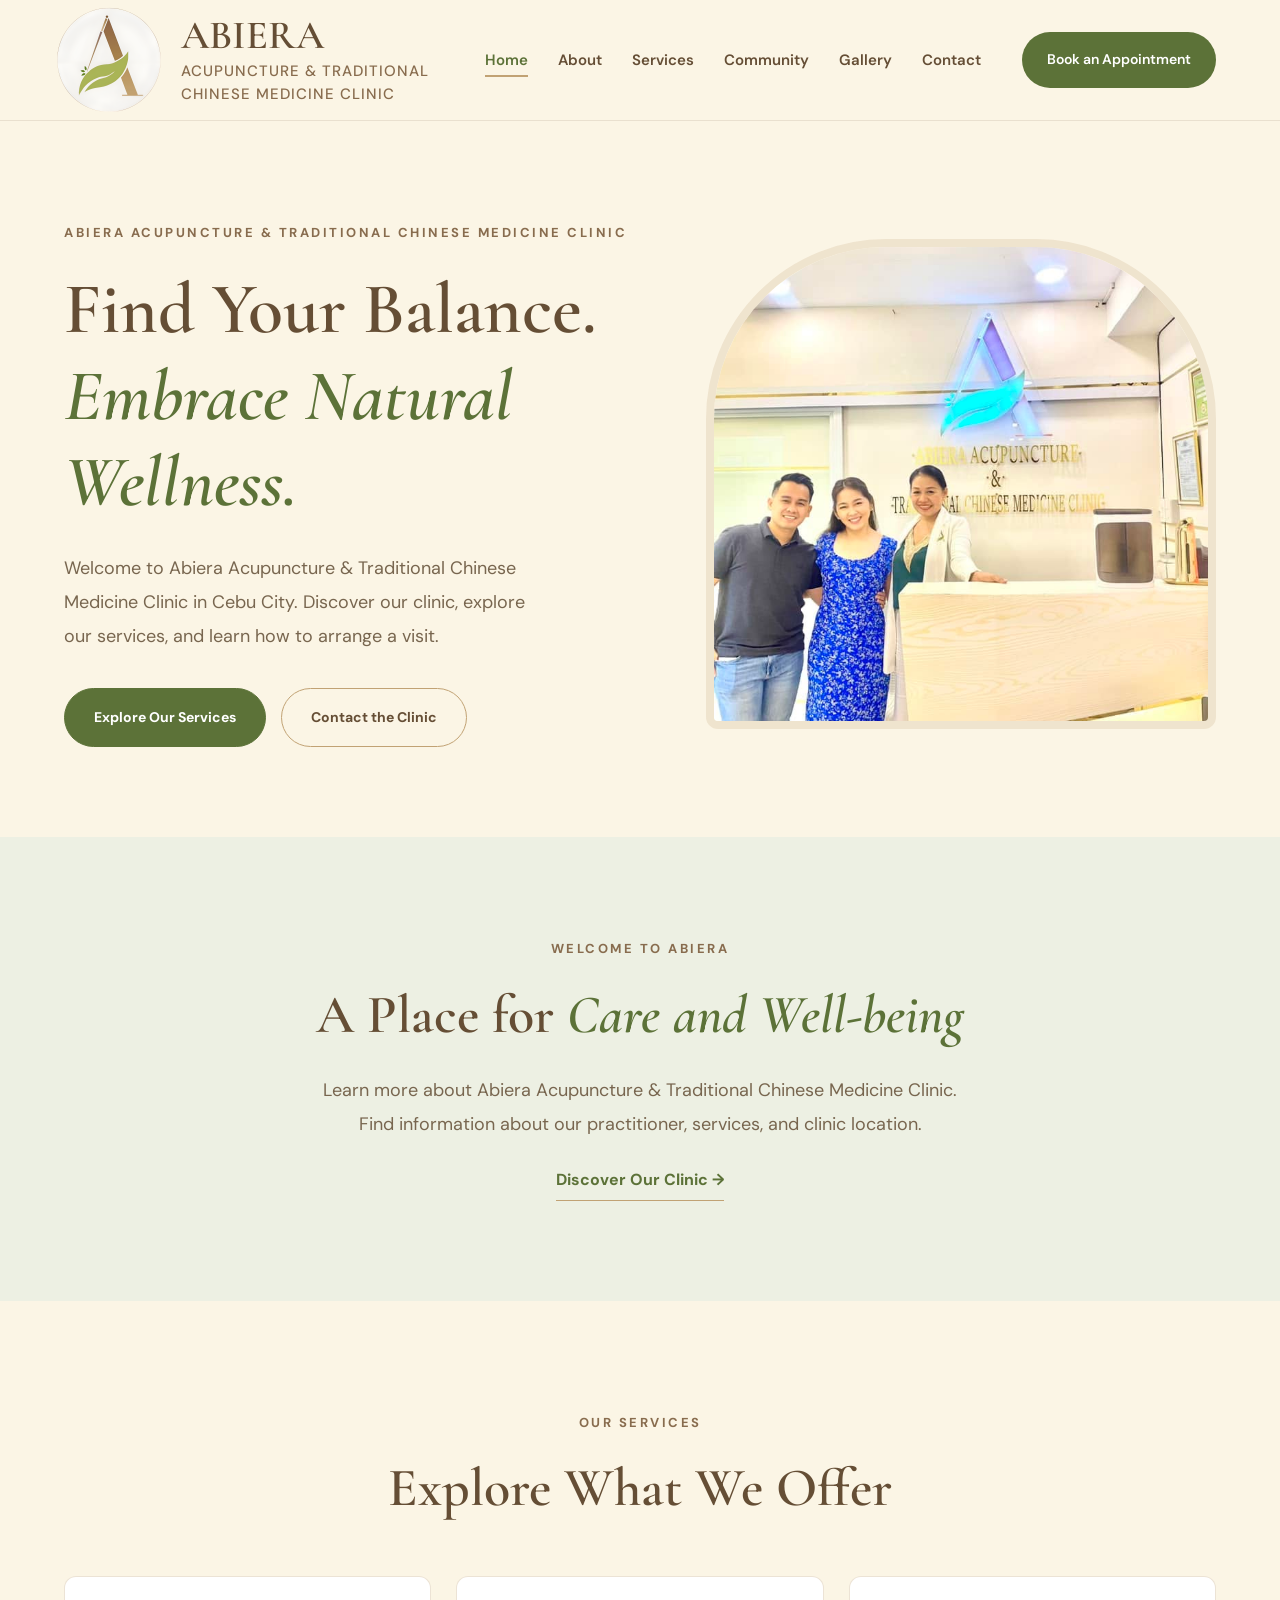
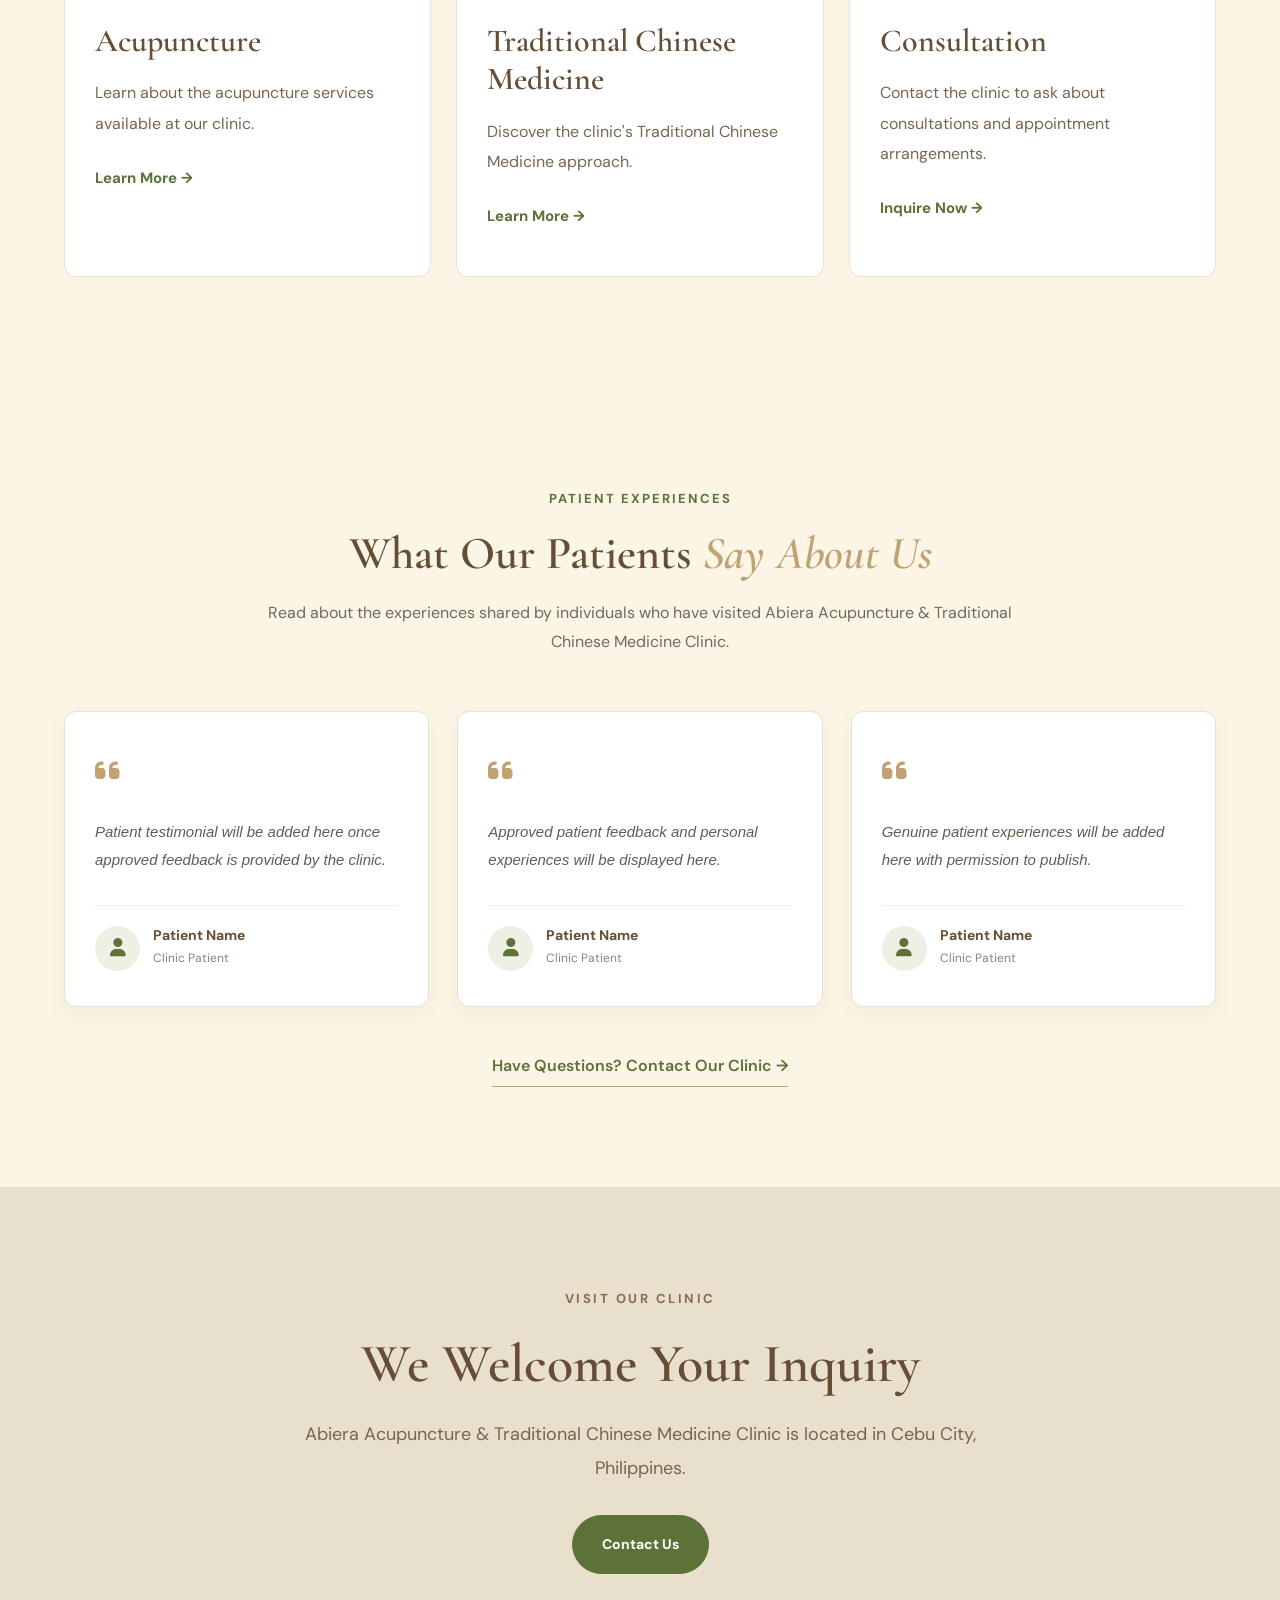
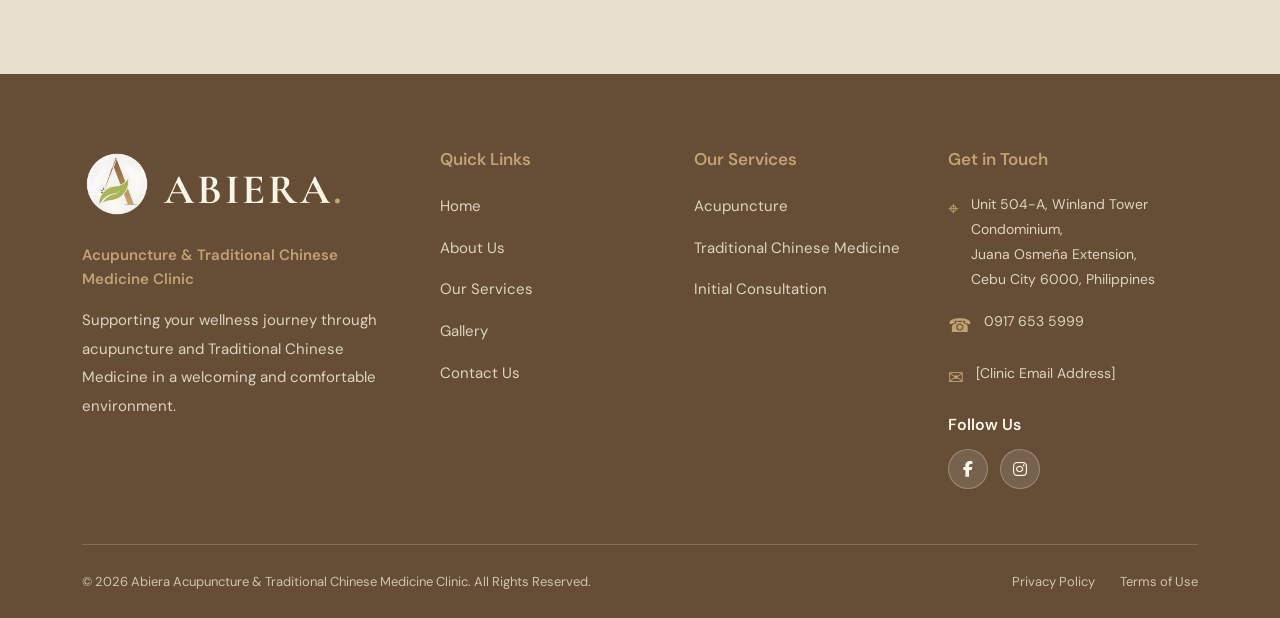
==== commit 0c129627: "Updated contents and design" ====
--- a/index.html
+++ b/index.html
@@ -66,6 +66,7 @@
                     <li><a href="index.html" class="active">Home</a></li>
                     <li><a href="about.html">About</a></li>
                     <li><a href="services.html">Services</a></li>
+                    <li><a href="community.html">Community</a></li>
                     <li><a href="gallery.html">Gallery</a></li>
                     <li><a href="contact.html">Contact</a></li>
                 </ul>
@@ -207,6 +208,122 @@
         </section>
 
 
+        <!-- PATIENT TESTIMONIALS -->
+        <section class="testimonials-section">
+
+            <div class="container">
+
+                <!-- SECTION HEADER -->
+                <div class="testimonials-header">
+
+                    <p class="eyebrow">PATIENT EXPERIENCES</p>
+
+                    <h2>
+                        What Our Patients
+                        <span>Say About Us</span>
+                    </h2>
+
+                    <p>
+                        Read about the experiences shared by individuals
+                        who have visited Abiera Acupuncture & Traditional
+                        Chinese Medicine Clinic.
+                    </p>
+
+                </div>
+
+
+                <!-- TESTIMONIAL CARDS -->
+                <div class="testimonials-container">
+
+                    <!-- TESTIMONIAL 1 -->
+                    <article class="testimonial-card">
+
+                        <div class="testimonial-quote">
+                            <i class="fa-solid fa-quote-left"></i>
+                        </div>
+
+                        <blockquote>
+                            Patient testimonial will be added here
+                            once approved feedback is provided by the clinic.
+                        </blockquote>
+
+                        <div class="testimonial-author">
+                            <div class="testimonial-avatar">
+                                <i class="fa-solid fa-user"></i>
+                            </div>
+
+                            <div>
+                                <h3>Patient Name</h3>
+                                <p>Clinic Patient</p>
+                            </div>
+                        </div>
+
+                    </article>
+
+
+                    <!-- TESTIMONIAL 2 -->
+                    <article class="testimonial-card">
+
+                        <div class="testimonial-quote">
+                            <i class="fa-solid fa-quote-left"></i>
+                        </div>
+
+                        <blockquote>
+                            Approved patient feedback and personal
+                            experiences will be displayed here.
+                        </blockquote>
+
+                        <div class="testimonial-author">
+                            <div class="testimonial-avatar">
+                                <i class="fa-solid fa-user"></i>
+                            </div>
+
+                            <div>
+                                <h3>Patient Name</h3>
+                                <p>Clinic Patient</p>
+                            </div>
+                        </div>
+
+                    </article>
+
+
+                    <!-- TESTIMONIAL 3 -->
+                    <article class="testimonial-card">
+
+                        <div class="testimonial-quote">
+                            <i class="fa-solid fa-quote-left"></i>
+                        </div>
+
+                        <blockquote>
+                            Genuine patient experiences will be added
+                            here with permission to publish.
+                        </blockquote>
+
+                        <div class="testimonial-author">
+                            <div class="testimonial-avatar">
+                                <i class="fa-solid fa-user"></i>
+                            </div>
+
+                            <div>
+                                <h3>Patient Name</h3>
+                                <p>Clinic Patient</p>
+                            </div>
+                        </div>
+
+                    </article>
+
+                </div>
+
+                <div class="testimonials-footer">
+                    <a href="contact.html" class="text-link">
+                        Have Questions? Contact Our Clinic →
+                    </a>
+                </div>
+
+            </div>
+
+        </section>
+
         <!-- CONTACT / LOCATION PREVIEW -->
         <section class="location-preview">
 
--- a/css/style.css
+++ b/css/style.css
@@ -1397,6 +1397,7 @@
 .gallery-banner {
     text-align: center;
     padding: 100px 20px 85px;
+    background: var(--light-sage)
 }
 
 .gallery-banner .container {
@@ -1409,7 +1410,7 @@
 /* GALLERY SECTION */
 
 .gallery-section {
-    background: var(--light-sage);
+    background: var(--white);
     padding: 85px 20px 90px;
 }
 
@@ -1649,6 +1650,7 @@
 .contact-banner {
     text-align: center;
     padding: 100px 20px 85px;
+    background: var(--light-sage)
 }
 
 .contact-banner .container {
@@ -1934,7 +1936,7 @@
 
 .contact-map-section {
     padding: 85px 20px;
-    background: var(--light-sage);
+    background: var(--white);
 }
 
 .map-heading {
@@ -2109,4 +2111,814 @@
 
 .menu-toggle.active span:nth-child(3) {
     transform: translateY(-8px) rotate(-45deg);
-}+}
+
+
+/* =========================================
+   PATIENT TESTIMONIALS SECTION
+========================================= */
+
+.testimonials-section {
+    padding: 100px 0;
+    background: var(--cream);
+}
+
+/* SECTION HEADER */
+
+.testimonials-header {
+    max-width: 750px;
+    margin: 0 auto 55px;
+    text-align: center;
+}
+
+.testimonials-header .eyebrow {
+    color: var(--olive);
+    font-size: 13px;
+    font-weight: 700;
+    letter-spacing: 2px;
+    margin-bottom: 15px;
+}
+
+.testimonials-header h2 {
+    font-family: "Cormorant Garamond", serif;
+    font-size: 46px;
+    font-weight: 600;
+    color: var(--bronze);
+    line-height: 1.2;
+    margin-bottom: 18px;
+}
+
+.testimonials-header h2 span {
+    color: var(--gold);
+}
+
+.testimonials-header > p:last-child {
+    color: #6f6a60;
+    font-size: 16px;
+    line-height: 1.8;
+}
+
+
+/* TESTIMONIAL CARDS */
+
+.testimonials-container {
+    display: grid;
+    grid-template-columns: repeat(3, 1fr);
+    gap: 28px;
+}
+
+.testimonial-card {
+    position: relative;
+    background: var(--white);
+    padding: 35px 30px;
+    border: 1px solid var(--light-brown);
+    border-radius: 12px;
+    box-shadow: 0 8px 25px rgba(101, 78, 53, 0.06);
+    display: flex;
+    flex-direction: column;
+    min-height: 280px;
+    transition: transform 0.3s ease, box-shadow 0.3s ease;
+}
+
+.testimonial-card:hover {
+    transform: translateY(-7px);
+    box-shadow: 0 14px 32px rgba(101, 78, 53, 0.12);
+}
+
+
+/* QUOTATION ICON */
+
+.testimonial-quote {
+    color: var(--gold);
+    font-size: 28px;
+    margin-bottom: 20px;
+}
+
+
+/* REVIEW TEXT */
+
+.testimonial-card blockquote {
+    color: #625d53;
+    font-size: 15px;
+    line-height: 1.9;
+    font-style: italic;
+    margin: 0 0 30px;
+    flex-grow: 1;
+}
+
+
+/* PATIENT INFORMATION */
+
+.testimonial-author {
+    display: flex;
+    align-items: center;
+    gap: 13px;
+    padding-top: 20px;
+    border-top: 1px solid var(--light-sage);
+}
+
+.testimonial-avatar {
+    width: 45px;
+    height: 45px;
+    min-width: 45px;
+    border-radius: 50%;
+    background: var(--light-sage);
+    color: var(--olive);
+    display: flex;
+    justify-content: center;
+    align-items: center;
+    font-size: 18px;
+}
+
+.testimonial-author h3 {
+    font-family: "DM Sans", sans-serif;
+    color: var(--bronze);
+    font-size: 14px;
+    font-weight: 700;
+    margin-bottom: 4px;
+}
+
+.testimonial-author p {
+    color: #898276;
+    font-size: 12px;
+    margin: 0;
+}
+
+
+/* TESTIMONIAL FOOTER */
+
+.testimonials-footer {
+    text-align: center;
+    margin-top: 45px;
+}
+
+.testimonials-footer .text-link {
+    color: var(--olive);
+    font-weight: 600;
+    text-decoration: none;
+    transition: color 0.3s ease;
+}
+
+.testimonials-footer .text-link:hover {
+    color: var(--bronze);
+}
+
+
+/* RESPONSIVE DESIGN */
+
+@media (max-width: 992px) {
+
+    .testimonials-container {
+        grid-template-columns: repeat(2, 1fr);
+        gap: 20px;
+    }
+
+    .testimonials-header h2 {
+        font-size: 40px;
+    }
+
+}
+
+@media (max-width: 600px) {
+
+    .testimonials-section {
+        padding: 70px 0;
+    }
+
+    .testimonials-header {
+        margin-bottom: 35px;
+    }
+
+    .testimonials-header h2 {
+        font-size: 34px;
+    }
+
+    .testimonials-header > p:last-child {
+        font-size: 14px;
+    }
+
+    .testimonials-container {
+        grid-template-columns: 1fr;
+        gap: 18px;
+    }
+
+    .testimonial-card {
+        padding: 28px 24px;
+        min-height: auto;
+    }
+
+    .testimonials-footer {
+        margin-top: 30px;
+    }
+
+}
+
+
+/* =========================================
+   COMMUNITY OUTREACH PAGE
+========================================= */
+
+/* COMMUNITY HERO */
+
+.community-hero {
+    padding: 120px 0;
+    background: var(--light-sage);
+    background-size: cover;
+    background-position: center;
+    text-align: center;
+}
+
+.community-hero .container {
+    max-width: 850px;
+}
+
+.community-hero .eyebrow {
+    color: var(--olive);
+    font-size: 13px;
+    font-weight: 700;
+    letter-spacing: 2px;
+    margin-bottom: 20px;
+}
+
+.community-hero h1 {
+    font-family: "Cormorant Garamond", serif;
+    font-size: 58px;
+    font-weight: 600;
+    line-height: 1.15;
+    color: var(--bronze);
+    margin-bottom: 22px;
+}
+
+.community-hero h1 span {
+    color: var(--gold);
+}
+
+.community-hero p:last-child {
+    color: #6f6a60;
+    font-size: 17px;
+    line-height: 1.8;
+}
+
+
+/* COMMUNITY INTRODUCTION */
+
+.community-intro {
+    padding: 90px 0;
+    text-align: center;
+    background: var(--white);
+}
+
+.community-intro .container {
+    max-width: 850px;
+}
+
+.community-intro .eyebrow {
+    color: var(--olive);
+    font-size: 13px;
+    font-weight: 700;
+    letter-spacing: 2px;
+    margin-bottom: 15px;
+}
+
+.community-intro h2 {
+    font-family: "Cormorant Garamond", serif;
+    font-size: 46px;
+    font-weight: 600;
+    color: var(--bronze);
+    margin-bottom: 20px;
+}
+
+.community-intro h2 span {
+    color: var(--gold);
+}
+
+.community-intro p:last-child {
+    color: #6f6a60;
+    font-size: 16px;
+    line-height: 1.9;
+}
+
+
+/* MEDICAL MISSIONS SECTION */
+
+.medical-missions {
+    padding: 100px 0;
+    background: var(--cream);
+}
+
+.medical-missions > .container > .eyebrow {
+    text-align: center;
+    color: var(--olive);
+    font-size: 13px;
+    font-weight: 700;
+    letter-spacing: 2px;
+    margin-bottom: 15px;
+}
+
+.medical-missions h2 {
+    font-family: "Cormorant Garamond", serif;
+    font-size: 46px;
+    font-weight: 600;
+    color: var(--bronze);
+    text-align: center;
+    margin-bottom: 15px;
+}
+
+.section-description {
+    max-width: 700px;
+    margin: 0 auto 50px;
+    text-align: center;
+    color: #6f6a60;
+    font-size: 16px;
+    line-height: 1.8;
+}
+
+
+/* COMMUNITY GRID */
+
+.community-grid {
+    display: grid;
+    grid-template-columns: repeat(3, 1fr);
+    gap: 28px;
+}
+
+.community-card {
+    background: var(--white);
+    border-radius: 12px;
+    overflow: hidden;
+    border: 1px solid var(--light-brown);
+    box-shadow: 0 8px 25px rgba(101, 78, 53, 0.06);
+    transition: transform 0.3s ease, box-shadow 0.3s ease;
+}
+
+.community-card:hover {
+    transform: translateY(-7px);
+    box-shadow: 0 14px 32px rgba(101, 78, 53, 0.12);
+}
+
+
+/* COMMUNITY IMAGES */
+
+.community-image {
+    width: 100%;
+    height: 250px;
+    overflow: hidden;
+    background: var(--light-sage);
+}
+
+.community-image img {
+    width: 100%;
+    height: 100%;
+    object-fit: cover;
+    display: block;
+    transition: transform 0.5s ease;
+}
+
+.community-card:hover .community-image img {
+    transform: scale(1.06);
+}
+
+
+/* COMMUNITY CARD CONTENT */
+
+.community-content {
+    padding: 28px;
+}
+
+.community-content span {
+    display: inline-block;
+    color: var(--olive);
+    font-size: 11px;
+    font-weight: 700;
+    letter-spacing: 1.5px;
+    margin-bottom: 12px;
+}
+
+.community-content h3 {
+    font-family: "Cormorant Garamond", serif;
+    font-size: 25px;
+    font-weight: 600;
+    color: var(--bronze);
+    line-height: 1.3;
+    margin-bottom: 12px;
+}
+
+.community-content p {
+    color: #6f6a60;
+    font-size: 14px;
+    line-height: 1.8;
+    margin: 0;
+}
+
+
+/* COMMUNITY MESSAGE */
+
+.community-message {
+    padding: 90px 0;
+    background: var(--light-sage);
+    text-align: center;
+}
+
+.community-message .container {
+    max-width: 800px;
+}
+
+.community-message .eyebrow {
+    color: var(--olive);
+    font-size: 13px;
+    font-weight: 700;
+    letter-spacing: 2px;
+    margin-bottom: 15px;
+}
+
+.community-message h2 {
+    font-family: "Cormorant Garamond", serif;
+    font-size: 44px;
+    font-weight: 600;
+    color: var(--bronze);
+    margin-bottom: 20px;
+}
+
+.community-message p:not(.eyebrow) {
+    color: #6f6a60;
+    font-size: 16px;
+    line-height: 1.9;
+    margin-bottom: 30px;
+}
+
+
+/* COMMUNITY RESPONSIVE DESIGN */
+
+@media (max-width: 992px) {
+
+    .community-hero h1 {
+        font-size: 48px;
+    }
+
+    .community-grid {
+        grid-template-columns: repeat(2, 1fr);
+    }
+
+    .community-intro h2,
+    .medical-missions h2 {
+        font-size: 40px;
+    }
+
+}
+
+@media (max-width: 600px) {
+
+    .community-hero {
+        padding: 85px 20px;
+    }
+
+    .community-hero h1 {
+        font-size: 38px;
+    }
+
+    .community-hero p:last-child {
+        font-size: 15px;
+    }
+
+    .community-intro {
+        padding: 65px 20px;
+    }
+
+    .community-intro h2,
+    .medical-missions h2 {
+        font-size: 35px;
+    }
+
+    .community-intro p:last-child {
+        font-size: 14px;
+    }
+
+    .medical-missions {
+        padding: 70px 0;
+    }
+
+    .section-description {
+        font-size: 14px;
+        margin-bottom: 35px;
+    }
+
+    .community-grid {
+        grid-template-columns: 1fr;
+        gap: 22px;
+    }
+
+    .community-image {
+        height: 230px;
+    }
+
+    .community-content {
+        padding: 24px;
+    }
+
+    .community-message {
+        padding: 70px 20px;
+    }
+
+    .community-message h2 {
+        font-size: 35px;
+    }
+
+    .community-message p:not(.eyebrow) {
+        font-size: 14px;
+    }
+
+}
+
+
+
+/* ========================================
+   COMMUNITY EVENTS
+======================================== */
+
+.community-events {
+    padding: 100px 0;
+}
+
+.charity-works {
+    background: var(--cream);
+}
+
+.medical-missions {
+    background: var(--white);
+}
+
+.community-section-header {
+    max-width: 750px;
+    margin: 0 auto 55px;
+    text-align: center;
+}
+
+.community-section-header h2 {
+    margin: 12px 0 18px;
+    color: var(--bronze);
+    font-family: "Cormorant Garamond", serif;
+    font-size: clamp(2.3rem, 4vw, 3.2rem);
+}
+
+.community-section-header .section-description {
+    max-width: 650px;
+    margin: 0 auto;
+    color: #71695e;
+    line-height: 1.8;
+}
+
+.community-events-list {
+    display: flex;
+    flex-direction: column;
+    gap: 55px;
+}
+
+.community-event {
+    padding: 35px;
+    background: var(--white);
+    border: 1px solid rgba(136, 108, 78, 0.15);
+    border-radius: 14px;
+    box-shadow: 0 8px 25px rgba(50, 40, 25, 0.06);
+}
+
+.medical-missions .community-event {
+    background: var(--cream);
+}
+
+.community-event-header {
+    margin-bottom: 28px;
+}
+
+.event-category {
+    display: inline-block;
+    margin-bottom: 12px;
+    color: var(--olive);
+    font-size: 0.78rem;
+    font-weight: 700;
+    letter-spacing: 1.5px;
+}
+
+.community-event-header h3 {
+    margin-bottom: 15px;
+    color: var(--bronze);
+    font-family: "Cormorant Garamond", serif;
+    font-size: 2rem;
+}
+
+.event-details {
+    display: flex;
+    flex-wrap: wrap;
+    gap: 12px 25px;
+    margin-bottom: 18px;
+    color: #746b60;
+    font-size: 0.9rem;
+}
+
+.event-details span {
+    display: inline-flex;
+    align-items: center;
+    gap: 9px;
+}
+
+.event-details i {
+    color: var(--brown-gold);
+}
+
+.community-event-header > p {
+    max-width: 850px;
+    color: #71695e;
+    line-height: 1.8;
+}
+
+/* EVENT PHOTO GRID */
+
+.event-photo-grid {
+    display: grid;
+    grid-template-columns: repeat(3, minmax(0, 1fr));
+    gap: 15px;
+}
+
+.community-photo {
+    display: block;
+    width: 100%;
+    height: 250px;
+    padding: 0;
+    overflow: hidden;
+    border: none;
+    border-radius: 9px;
+    background: var(--light-sage);
+    cursor: pointer;
+}
+
+.community-photo img {
+    display: block;
+    width: 100%;
+    height: 100%;
+    object-fit: cover;
+    transition: transform 0.4s ease;
+}
+
+.community-photo:hover img {
+    transform: scale(1.06);
+}
+
+.community-photo:focus-visible {
+    outline: 3px solid var(--gold);
+    outline-offset: 4px;
+}
+
+/* COMMUNITY MESSAGE */
+
+.community-message {
+    padding: 100px 0;
+    text-align: center;
+    background: var(--light-sage);
+}
+
+/* COMMUNITY EVENTS RESPONSIVE */
+
+@media (max-width: 768px) {
+    .community-events {
+        padding: 75px 0;
+    }
+
+    .community-event {
+        padding: 25px;
+    }
+
+    .event-photo-grid {
+        grid-template-columns: repeat(2, minmax(0, 1fr));
+    }
+
+    .community-photo {
+        height: 210px;
+    }
+}
+
+@media (max-width: 500px) {
+    .community-event {
+        padding: 20px;
+    }
+
+    .event-photo-grid {
+        grid-template-columns: 1fr;
+    }
+
+    .community-photo {
+        height: 240px;
+    }
+
+    .event-details {
+        flex-direction: column;
+        gap: 10px;
+    }
+}
+
+
+/* ========================================
+   COMMUNITY PHOTO LIGHTBOX
+======================================== */
+
+.community-lightbox {
+    position: fixed;
+    width: min(90vw, 1100px);
+    max-width: none;
+    max-height: 90vh;
+    padding: 55px 65px 30px;
+    overflow: visible;
+    border: none;
+    border-radius: 12px;
+    background: #171714;
+    color: white;
+}
+
+.community-lightbox::backdrop {
+    background: rgba(0, 0, 0, 0.88);
+}
+
+.lightbox-content {
+    display: flex;
+    flex-direction: column;
+    align-items: center;
+    gap: 15px;
+}
+
+.lightbox-content img {
+    display: block;
+    max-width: 100%;
+    max-height: 72vh;
+    object-fit: contain;
+}
+
+.lightbox-caption {
+    color: white;
+    text-align: center;
+    font-size: 0.9rem;
+}
+
+.lightbox-close,
+.lightbox-prev,
+.lightbox-next {
+    position: absolute;
+    display: flex;
+    align-items: center;
+    justify-content: center;
+    width: 42px;
+    height: 42px;
+    border: none;
+    border-radius: 50%;
+    background: rgba(255, 255, 255, 0.15);
+    color: white;
+    font-size: 1.3rem;
+    cursor: pointer;
+    transition: background 0.3s ease;
+}
+
+.lightbox-close:hover,
+.lightbox-prev:hover,
+.lightbox-next:hover {
+    background: var(--brown-gold);
+}
+
+.lightbox-close {
+    top: 12px;
+    right: 12px;
+    font-size: 1.8rem;
+}
+
+.lightbox-prev {
+    top: 50%;
+    left: 12px;
+    transform: translateY(-50%);
+}
+
+.lightbox-next {
+    top: 50%;
+    right: 12px;
+    transform: translateY(-50%);
+}
+
+.lightbox-prev:disabled,
+.lightbox-next:disabled {
+    opacity: 0.35;
+    cursor: not-allowed;
+}
+
+@media (max-width: 600px) {
+    .community-lightbox {
+        width: 94vw;
+        padding: 55px 45px 25px;
+    }
+
+    .lightbox-content img {
+        max-height: 65vh;
+    }
+
+    .lightbox-prev {
+        left: 4px;
+    }
+
+    .lightbox-next {
+        right: 4px;
+    }
+}
